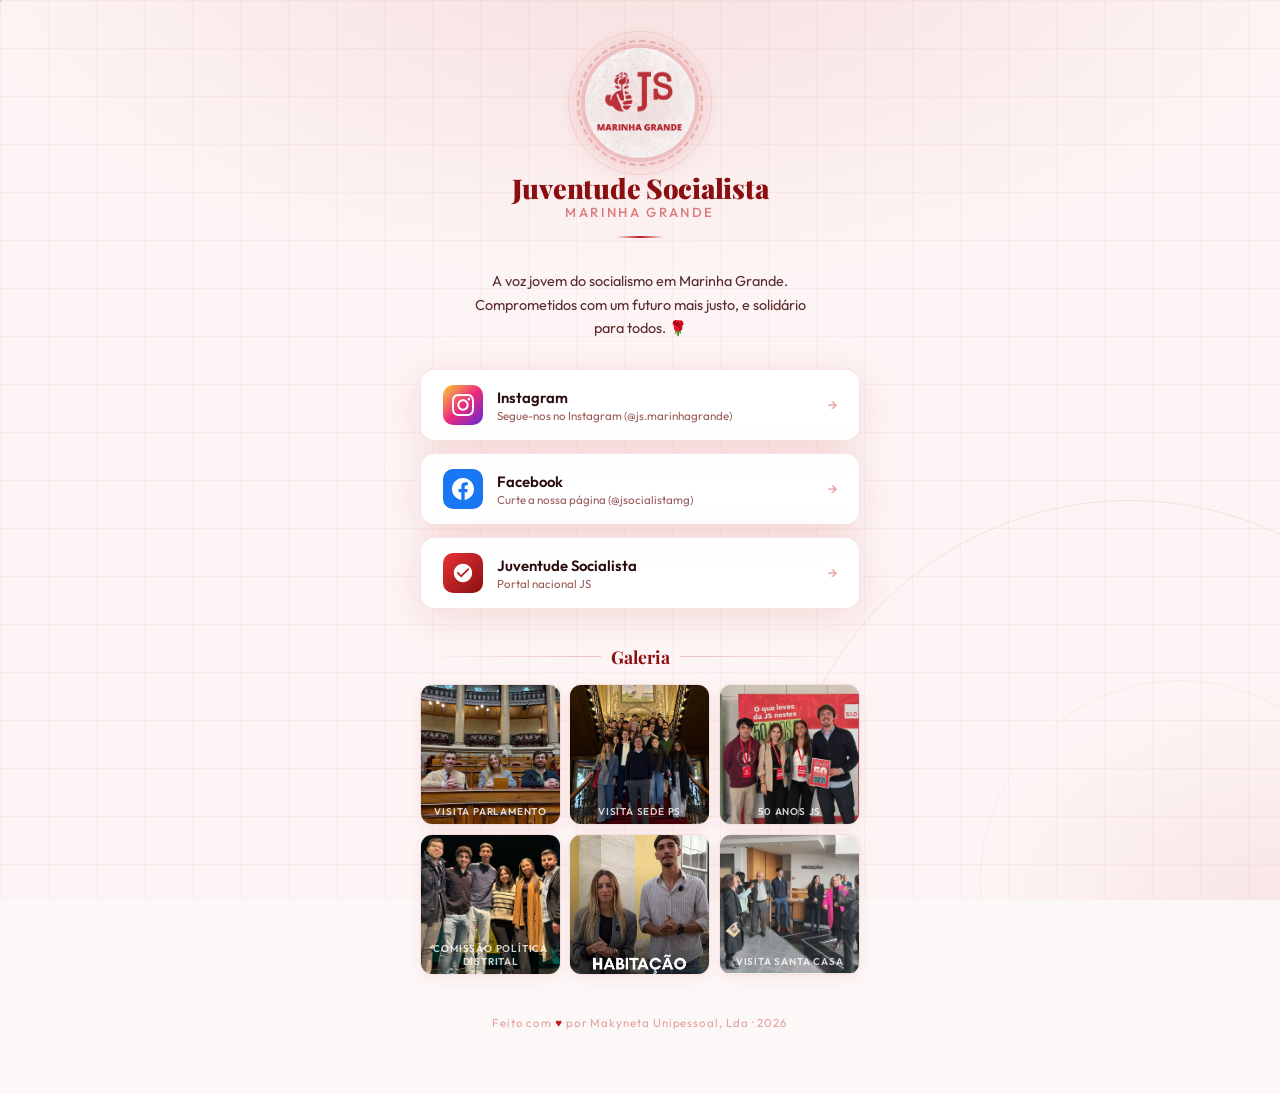
==== index.html @ 13d55469 "08 de Abril de 2026" ====
<!DOCTYPE html>
<html lang="pt">
<head>
    <!-- Metadados -->
    <meta charset="UTF-8">
    <meta name="viewport" content="width=device-width, initial-scale=1.0">
    <meta name="description" content="Página da Juventude Socialista de Marinha Grande. A voz jovem do socialismo em Marinha Grande. Comprometidos com um futuro mais justo, e solidário para todos. 🌹">
    <meta name="keywords" content="Juventude Socialista, Marinha Grande, JS, política, socialismo, juventude, Portugal">
    <meta name="author" content="Makyneta Unipessoal, Lda">
    <meta property="og:title" content="JS Marinha Grande">
    <meta property="og:description" content="A voz jovem do socialismo em Marinha Grande. Comprometidos com um futuro mais justo, e solidário para todos. 🌹">
    <meta property="og:image" content="https://makyneta.github.io/jsmarinhagrande/assets/images/ui/ogimage.jpg">
    <!-- Style-->
    <link rel="stylesheet" href="assets/styles/main.css">
    <!-- Scripts -->
    <script src="assets/scripts/main.js" defer></script>
    <!-- Font -->
    <link href="https://fonts.googleapis.com/css2?family=Playfair+Display:wght@700;900&family=Outfit:wght@300;400;500;600&display=swap" rel="stylesheet">
    <!-- Title_Favicon -->
    <link rel="icon" href="assets/images/ui/favicon.png" type="image/png">
    <title>JS Marinha Grande</title>
</head>
<body>

<div id="prog"></div>
<canvas id="particles"></canvas>

<div class="bg">
  <div class="bg-mesh"></div>
  <div class="bg-grid"></div>
  <div class="bg-circle"></div>
  <div class="bg-circle"></div>
  <div class="bg-circle"></div>
  <div class="bg-circle"></div>
</div>

<div class="container">

  <div class="header">
    <div class="logo-wrap">
      <div class="logo-glow"></div>
      <div class="logo-ring2"></div>
      <div class="logo-ring"></div>
      <div class="logo-img-clip">
        <img src="assets/images/ui/profile.jpg" alt="JS Marinha Grande" onerror="this.style.display='none';this.nextElementSibling.style.display='flex'">
        <div style="display:none;align-items:center;justify-content:center;width:110px;height:110px;font-family:'Playfair Display',serif;font-weight:900;font-size:2.5rem;color:#C0181A;">JS</div>
      </div>
    </div>
    <div>
      <div class="org-name" id="orgName"></div>
      <div class="org-subtitle">Marinha Grande</div>
    </div>
    <div class="divider"></div>
  </div>

  <p class="bio">A voz jovem do socialismo em Marinha Grande.<br>Comprometidos com um futuro mais justo, e solidário para todos. 🌹</p>

  <div class="links">
    <a href="/instagram" target="_blank" class="link-btn btn-insta">
      <div class="icon"><svg viewBox="0 0 24 24" fill="white"><path d="M12 2.163c3.204 0 3.584.012 4.85.07 3.252.148 4.771 1.691 4.919 4.919.058 1.265.069 1.645.069 4.849 0 3.205-.012 3.584-.069 4.849-.149 3.225-1.664 4.771-4.919 4.919-1.266.058-1.644.07-4.85.07-3.204 0-3.584-.012-4.849-.07-3.26-.149-4.771-1.699-4.919-4.92-.058-1.265-.07-1.644-.07-4.849 0-3.204.013-3.583.07-4.849.149-3.227 1.664-4.771 4.919-4.919 1.266-.057 1.645-.069 4.849-.069zm0-2.163c-3.259 0-3.667.014-4.947.072-4.358.2-6.78 2.618-6.98 6.98-.059 1.281-.073 1.689-.073 4.948 0 3.259.014 3.668.072 4.948.2 4.358 2.618 6.78 6.98 6.98 1.281.058 1.689.072 4.948.072 3.259 0 3.668-.014 4.948-.072 4.354-.2 6.782-2.618 6.979-6.98.059-1.28.073-1.689.073-4.948 0-3.259-.014-3.667-.072-4.947-.196-4.354-2.617-6.78-6.979-6.98-1.281-.059-1.69-.073-4.949-.073zm0 5.838c-3.403 0-6.162 2.759-6.162 6.162s2.759 6.163 6.162 6.163 6.162-2.759 6.162-6.163c0-3.403-2.759-6.162-6.162-6.162zm0 10.162c-2.209 0-4-1.79-4-4 0-2.209 1.791-4 4-4s4 1.791 4 4c0 2.21-1.791 4-4 4zm6.406-11.845c-.796 0-1.441.645-1.441 1.44s.645 1.44 1.441 1.44c.795 0 1.439-.645 1.439-1.44s-.644-1.44-1.439-1.44z"/></svg></div>
      <div class="label">Instagram<span>Segue-nos no Instagram (@js.marinhagrande)</span></div>
      <div class="arrow">→</div>
    </a>
    <a href="/facebook" target="_blank" class="link-btn btn-facebook">
      <div class="icon"><svg viewBox="0 0 24 24" fill="white"><path d="M24 12.073c0-6.627-5.373-12-12-12s-12 5.373-12 12c0 5.99 4.388 10.954 10.125 11.854v-8.385H7.078v-3.47h3.047V9.43c0-3.007 1.792-4.669 4.533-4.669 1.312 0 2.686.235 2.686.235v2.953H15.83c-1.491 0-1.956.925-1.956 1.874v2.25h3.328l-.532 3.47h-2.796v8.385C19.612 23.027 24 18.062 24 12.073z"/></svg></div>
      <div class="label">Facebook<span>Curte a nossa página (@jsocialistamg)</span></div>
      <div class="arrow">→</div>
    </a>
    <!-- <a href="tel:+351919235469" class="link-btn btn-email">
      <div class="icon"><svg viewBox="0 0 24 24" fill="white"><path d="M20 4H4c-1.1 0-2 .9-2 2v12c0 1.1.9 2 2 2h16c1.1 0 2-.9 2-2V6c0-1.1-.9-2-2-2zm0 4l-8 5-8-5V6l8 5 8-5v2z"/></svg></div>
      <div class="label">Telefone<span>Envia-nos uma mensagem</span></div>
      <div class="arrow">→</div>
    </a> -->
    <a href="/jsnacional" target="_blank" class="link-btn btn-ps">
      <div class="icon"><svg viewBox="0 0 24 24" fill="white"><path d="M12 2C6.48 2 2 6.48 2 12s4.48 10 10 10 10-4.48 10-10S17.52 2 12 2zm-2 15l-5-5 1.41-1.41L10 14.17l7.59-7.59L19 8l-9 9z"/></svg></div>
      <div class="label">Juventude Socialista<span>Portal nacional JS</span></div>
      <div class="arrow">→</div>
    </a>
  </div>

  <div class="gallery-section">
    <div class="gallery-title">Galeria</div>
    <div class="gallery-grid">
      <div class="gallery-item" onclick="openLightbox(0)"><div class="gi-bg gi-1"><img src="assets/images/gallery/visitaparl.jpg" onerror="this.style.display='none'"><div class="gi-label">Visita Parlamento</div></div></div>
      <div class="gallery-item" onclick="openLightbox(1)"><div class="gi-bg gi-2"><img src="assets/images/gallery/visitasedeps.jpg" onerror="this.style.display='none'"><div class="gi-label">Visita Sede PS</div></div></div>
      <div class="gallery-item" onclick="openLightbox(2)"><div class="gi-bg gi-3"><img src="assets/images/gallery/50yjs.jpg" alt="Solidariedade" onerror="this.style.display='none'"><div class="gi-label">50 Anos JS</div></div></div>
      <div class="gallery-item" onclick="openLightbox(3)"><div class="gi-bg gi-4"><img src="assets/images/gallery/comissaopoliticadist.jpg" alt="Formação" onerror="this.style.display='none'"><div class="gi-label">Comissão Política Distrital</div></div></div>
      <div class="gallery-item" onclick="openLightbox(4)"><div class="gi-bg gi-5"><img src="assets/images/gallery/habitacaocapa.jpg" alt="Comunidade" onerror="this.style.display='none'"><div class="gi-label"></div></div></div>
      <div class="gallery-item" onclick="openLightbox(5)"><div class="gi-bg gi-6"><img src="assets/images/gallery/visitasantacasa.jpg" alt="Congresso" onerror="this.style.display='none'"><div class="gi-label">Visita Santa Casa</div></div></div>
    </div>
  </div>

  <div class="footer">
    <a href="https://makyneta.github.io" target="_blank" text-decoration="none" class="footer-link">
      <p>Feito com <span class="heart">♥</span> por Makyneta Unipessoal, Lda · 2026</p>
    </a>
  </div>

</div>

<div class="lightbox" id="lightbox" onclick="closeLightbox(event)">
  <div class="lb-inner">
    <div class="lb-img-wrap" id="lbImgWrap"></div>
    <div class="lb-caption" id="lbCaption"></div>
    <button class="lb-close-btn" onclick="document.getElementById('lightbox').classList.remove('open')">Fechar</button>
  </div>
</div>
</body>
</html>
---- assets/styles/main.css ----
:root {
    --red: #C0181A;
    --red-dark: #8B0F11;
    --red-light: #E83235;
    --off-white: #FDF8F8;
    --card-bg: rgba(255,255,255,0.93);
    --shadow: 0 8px 40px rgba(192,24,26,0.13);
  }
  * { margin:0; padding:0; box-sizing:border-box; }
  body { min-height:100vh; background:var(--off-white); font-family:'Outfit',sans-serif; overflow-x:hidden; }

  /* SCROLL BAR */
  #prog { position:fixed; top:0; left:0; height:3px; background:linear-gradient(90deg,var(--red-dark),var(--red-light)); width:0%; z-index:999; border-radius:0 2px 2px 0; box-shadow:0 0 8px rgba(192,24,26,.5); transition:width .1s; }

  /* BACKGROUND */
  .bg { position:fixed; inset:0; z-index:0; background:#FDF5F5; overflow:hidden; }
  .bg-mesh { position:absolute; inset:0; background:radial-gradient(ellipse 80% 60% at 50% -10%,rgba(192,24,26,.11) 0%,transparent 70%),radial-gradient(ellipse 40% 40% at 100% 100%,rgba(192,24,26,.07) 0%,transparent 60%); animation:meshDrift 14s ease-in-out infinite alternate; }
  @keyframes meshDrift { 0%{opacity:1} 50%{opacity:.85} 100%{opacity:1} }
  .bg-grid { position:absolute; inset:0; background-image:linear-gradient(rgba(192,24,26,.04) 1px,transparent 1px),linear-gradient(90deg,rgba(192,24,26,.04) 1px,transparent 1px); background-size:48px 48px; animation:gridSlide 45s linear infinite; }
  @keyframes gridSlide { from{background-position:0 0} to{background-position:48px 48px} }
  .bg-circle { position:absolute; border-radius:50%; border:1.5px solid rgba(192,24,26,.10); animation:bgPulse 7s ease-in-out infinite alternate; }
  .bg-circle:nth-child(1){width:520px;height:520px;top:-160px;left:-160px;}
  .bg-circle:nth-child(2){width:320px;height:320px;top:-80px;left:-80px;border-color:rgba(192,24,26,.07);animation-delay:1s;}
  .bg-circle:nth-child(3){width:700px;height:700px;bottom:-300px;right:-200px;animation-delay:2s;}
  .bg-circle:nth-child(4){width:400px;height:400px;bottom:-180px;right:-100px;border-color:rgba(192,24,26,.06);animation-delay:.5s;}
  @keyframes bgPulse { from{transform:scale(1) rotate(0deg);opacity:1} to{transform:scale(1.05) rotate(3deg);opacity:.5} }

  /* CANVAS */
  #particles { position:fixed; inset:0; z-index:0; pointer-events:none; }

  /* LAYOUT */
  .container { position:relative; z-index:1; max-width:480px; margin:0 auto; padding:48px 20px 64px; display:flex; flex-direction:column; align-items:center; }

  /* HEADER */
  .header { display:flex; flex-direction:column; align-items:center; gap:16px; margin-bottom:32px; opacity:0; transform:translateY(-30px); animation:fadeUp .8s cubic-bezier(.22,1,.36,1) .15s forwards; }

  /* LOGO */
  .logo-wrap { width:110px; height:110px; border-radius:50%; display:flex; align-items:center; justify-content:center; overflow:visible; position:relative; animation:logoPop .9s cubic-bezier(.34,1.56,.64,1) .2s both; }
  @keyframes logoPop { 0%{transform:scale(.4) rotate(-15deg);opacity:0} 70%{transform:scale(1.08) rotate(2deg);opacity:1} 100%{transform:scale(1) rotate(0deg);opacity:1} }
  .logo-img-clip { width:110px; height:110px; border-radius:50%; overflow:hidden; position:absolute; box-shadow:0 4px 32px rgba(192,24,26,.20),0 0 0 4px rgba(192,24,26,.10); background:white; }
  .logo-wrap img { width:100%; height:100%; object-fit:cover; display:block; }
  .logo-ring { position:absolute; inset:-8px; border-radius:50%; border:2px dashed rgba(192,24,26,.22); animation:spin 18s linear infinite; pointer-events:none; z-index:2; }
  .logo-ring2 { position:absolute; inset:-17px; border-radius:50%; border:1px solid rgba(192,24,26,.10); animation:spin 28s linear infinite reverse; pointer-events:none; z-index:2; }
  .logo-glow { position:absolute; inset:-22px; border-radius:50%; background:radial-gradient(circle,rgba(192,24,26,.13) 0%,transparent 70%); animation:glowPulse 3s ease-in-out infinite; pointer-events:none; z-index:2; }
  @keyframes glowPulse { 0%,100%{transform:scale(1);opacity:.7} 50%{transform:scale(1.18);opacity:1} }
  @keyframes spin { to{transform:rotate(360deg)} }

  /* TITLE typewriter */
  .org-name { font-family:'Playfair Display',serif; font-size:1.7rem; font-weight:900; color:var(--red-dark); letter-spacing:-.01em; text-align:center; line-height:1.1; }
  .org-name .char { display:inline-block; opacity:0; transform:translateY(20px); animation:charIn .4s cubic-bezier(.22,1,.36,1) forwards; }
  @keyframes charIn { to{opacity:1;transform:translateY(0)} }
  .org-subtitle { font-size:.82rem; font-weight:500; letter-spacing:.18em; text-transform:uppercase; color:rgba(192,24,26,.55); text-align:center; opacity:0; animation:fadeUp .5s ease 1.2s forwards; }
  .divider { width:0; height:2px; background:linear-gradient(90deg,transparent,var(--red),transparent); animation:dividerGrow .6s ease 1.0s forwards; }
  @keyframes dividerGrow { to{width:48px} }

  /* BIO */
  .bio { font-size:.9rem; font-weight:400; color:#5a2a2a; text-align:center; line-height:1.65; max-width:340px; opacity:0; animation:fadeUp .7s ease 1.3s forwards; margin-bottom:28px; }

  /* LINKS */
  .links { width:100%; display:flex; flex-direction:column; gap:12px; margin-bottom:36px; }
  .link-btn {
    position:relative; display:flex; align-items:center; gap:14px; padding:15px 22px;
    background:var(--card-bg); border:1.5px solid rgba(192,24,26,.12); border-radius:14px;
    text-decoration:none; color:#2a0a0a; font-size:.93rem; font-weight:600;
    box-shadow:var(--shadow); backdrop-filter:blur(8px); overflow:hidden; opacity:0; cursor:pointer;
    transition:transform .25s cubic-bezier(.22,1,.36,1),box-shadow .25s,border-color .25s;
  }
  /* shimmer */
  .link-btn::before { content:''; position:absolute; top:0; left:-100%; width:60%; height:100%; background:linear-gradient(120deg,transparent 0%,rgba(255,255,255,.55) 50%,transparent 100%); transform:skewX(-20deg); }
  .link-btn:hover::before { left:160%; transition:left .55s ease; }
  /* tint fill */
  .link-btn::after { content:''; position:absolute; inset:0; background:linear-gradient(120deg,rgba(192,24,26,.04) 0%,rgba(192,24,26,.08) 100%); opacity:0; transition:opacity .3s; }
  .link-btn:hover { transform:translateY(-4px) scale(1.012); box-shadow:0 18px 52px rgba(192,24,26,.20); border-color:rgba(192,24,26,.28); }
  .link-btn:hover::after { opacity:1; }
  .link-btn:active { transform:scale(.97) !important; }
  .link-btn .icon { width:40px; height:40px; border-radius:10px; display:flex; align-items:center; justify-content:center; flex-shrink:0; transition:transform .3s cubic-bezier(.34,1.56,.64,1); position:relative; z-index:1; }
  .link-btn:hover .icon { transform:scale(1.15) rotate(-6deg); }
  .link-btn .label { flex:1; position:relative; z-index:1; }
  .link-btn .label span { display:block; font-size:.72rem; font-weight:400; color:#9a5a5a; margin-top:1px; }
  .link-btn .arrow { font-size:.9rem; color:rgba(192,24,26,.35); transition:transform .25s cubic-bezier(.34,1.56,.64,1),color .2s; position:relative; z-index:1; }
  .link-btn:hover .arrow { transform:translateX(6px); color:var(--red); }
  .btn-insta .icon  { background:linear-gradient(135deg,#f9ce34,#ee2a7b,#6228d7); }
  .btn-facebook .icon { background:#1877F2; }
  .btn-email .icon  { background:linear-gradient(135deg,var(--red),var(--red-dark)); }
  .btn-ps .icon     { background:linear-gradient(135deg,var(--red-light),var(--red-dark)); }
  .icon svg { width:22px; height:22px; filter:brightness(0) invert(1); }
  .link-btn:nth-child(1){animation:slideInLeft .55s cubic-bezier(.22,1,.36,1) 1.4s forwards;}
  .link-btn:nth-child(2){animation:slideInLeft .55s cubic-bezier(.22,1,.36,1) 1.52s forwards;}
  .link-btn:nth-child(3){animation:slideInLeft .55s cubic-bezier(.22,1,.36,1) 1.64s forwards;}
  .link-btn:nth-child(4){animation:slideInLeft .55s cubic-bezier(.22,1,.36,1) 1.76s forwards;}
  @keyframes slideInLeft { from{opacity:0;transform:translateX(-28px)} to{opacity:1;transform:translateX(0)} }
  .ripple { position:absolute; border-radius:50%; background:rgba(192,24,26,.18); transform:scale(0); animation:rippleAnim .65s linear; pointer-events:none; z-index:0; }
  @keyframes rippleAnim { to{transform:scale(5);opacity:0} }

  /* GALLERY */
  .gallery-section { width:100%; opacity:0; animation:fadeUp .7s ease 2.0s forwards; }
  .gallery-title { font-family:'Playfair Display',serif; font-size:1.1rem; font-weight:700; color:var(--red-dark); text-align:center; margin-bottom:16px; display:flex; align-items:center; justify-content:center; gap:10px; }
  .gallery-title::before,.gallery-title::after { content:''; flex:1; height:1px; background:linear-gradient(90deg,transparent,rgba(192,24,26,.25)); }
  .gallery-title::after { background:linear-gradient(90deg,rgba(192,24,26,.25),transparent); }
  .gallery-grid { display:grid; grid-template-columns:repeat(3,1fr); gap:8px; }
  .gallery-item { aspect-ratio:1; border-radius:12px; overflow:hidden; position:relative; cursor:pointer; border:1.5px solid rgba(192,24,26,.10); box-shadow:0 4px 16px rgba(192,24,26,.08); opacity:0; transform:scale(.8) translateY(16px); transition:box-shadow .3s; }
  .gallery-item:hover { box-shadow:0 12px 36px rgba(192,24,26,.22); z-index:2; }
  .gi-bg { width:100%; height:100%; display:flex; align-items:center; justify-content:center; font-size:2.2rem; position:relative; overflow:hidden; transition:transform .4s cubic-bezier(.22,1,.36,1); }
  .gallery-item:hover .gi-bg { transform:scale(1.08); }
  .gi-bg img { width:100%; height:100%; object-fit:cover; display:block; transition:transform .4s cubic-bezier(.22,1,.36,1); }
  .gallery-item:hover .gi-bg img { transform:scale(1.08); }
  .gi-1{background:linear-gradient(135deg,#C0181A 0%,#8B0F11 100%);}
  .gi-2{background:linear-gradient(135deg,#e8f0fe 0%,#b8cef8 100%);}
  .gi-3{background:linear-gradient(135deg,#fff0f0 0%,#ffc9c9 100%);}
  .gi-4{background:linear-gradient(135deg,#8B0F11 0%,#C0181A 60%,#E83235 100%);}
  .gi-5{background:linear-gradient(135deg,#ffeaea 0%,#ffb3b3 100%);}
  .gi-6{background:linear-gradient(135deg,#2c2c2c 0%,#C0181A 100%);}
  .overlay { position:absolute; inset:0; background:rgba(192,24,26,.72); display:flex; align-items:center; justify-content:center; opacity:0; transition:opacity .3s; color:white; font-size:1.6rem; }
  .gallery-item:hover .overlay { opacity:1; }
  .gi-label { position:absolute; bottom:6px; left:0; right:0; text-align:center; font-size:.62rem; font-weight:600; letter-spacing:.08em; text-transform:uppercase; padding:0 4px; }
  .gi-1 .gi-label,.gi-4 .gi-label,.gi-6 .gi-label{color:rgba(255,255,255,.8);}
  .gi-2 .gi-label,.gi-3 .gi-label,.gi-5 .gi-label{color:rgba(255,255,255,.8);}
  .gi-watermark { font-family:'Playfair Display',serif; font-weight:900; font-size:2.8rem; opacity:.15; line-height:1; transition:opacity .3s,transform .4s; }
  .gi-1 .gi-watermark,.gi-4 .gi-watermark,.gi-6 .gi-watermark{color:white;}
  .gi-2 .gi-watermark,.gi-3 .gi-watermark,.gi-5 .gi-watermark{color:white;}
  .gallery-item:hover .gi-watermark { opacity:.04; transform:scale(1.3) rotate(10deg); }
  .gallery-item.visible { animation:galleryPop .5s cubic-bezier(.34,1.46,.64,1) forwards; }
  @keyframes galleryPop { to{opacity:1;transform:scale(1) translateY(0)} }

  .lightbox { display:none; position:fixed; inset:0; z-index:100; background:rgba(10,2,2,.9); backdrop-filter:blur(8px); align-items:center; justify-content:center; }
  .lightbox.open { display:flex; animation:lbFadeIn .3s ease forwards; }
  @keyframes lbFadeIn { from{opacity:0} to{opacity:1} }
  .lb-inner { max-width:92vw; max-height:92vh; display:flex; flex-direction:column; align-items:center; gap:14px; animation:lbPop .35s cubic-bezier(.34,1.46,.64,1); }
  @keyframes lbPop { from{transform:scale(.75);opacity:0} to{transform:scale(1);opacity:1} }
  .lb-img-wrap { border-radius:16px; overflow:hidden; max-width:min(420px,90vw); max-height:70vh; box-shadow:0 30px 80px rgba(0,0,0,.6); }
  .lb-img-wrap img { width:100%; height:100%; object-fit:cover; display:block; }
  .lb-img-wrap .lb-placeholder { width:min(420px,80vw); aspect-ratio:1; display:flex; align-items:center; justify-content:center; font-size:5rem; }
  .lb-caption { color:white; font-family:'Playfair Display',serif; font-size:1.1rem; font-weight:700; text-align:center; opacity:.95; }
  .lb-close-btn { margin-top:4px; padding:9px 28px; background:rgba(255,255,255,.12); color:white; border:1px solid rgba(255,255,255,.25); border-radius:30px; font-family:'Outfit',sans-serif; font-size:.82rem; font-weight:500; cursor:pointer; letter-spacing:.06em; transition:background .2s,transform .15s; }
  .lb-close-btn:hover { background:rgba(255,255,255,.22); transform:scale(1.04); }

  /* FOOTER */
  .footer { margin-top:40px; text-align:center; opacity:0; animation:fadeUp .5s ease 2.2s forwards; }
  .footer a { font-size:.72rem; color:rgba(192,24,26,.4); letter-spacing:.08em; text-decoration:none; transition:color .2s,transform .25s; }
  .footer a:hover { color:var(--red); text-transform:uppercase; }
  .heart { color:var(--red); display:inline-block; animation:heartbeat 1.4s ease-in-out infinite; }
  @keyframes heartbeat { 0%,100%{transform:scale(1)} 30%{transform:scale(1.35)} 60%{transform:scale(1.1)} }

  @keyframes fadeUp { from{opacity:0;transform:translateY(22px)} to{opacity:1;transform:translateY(0)} }

  @media(max-width:380px) { .org-name{font-size:1.45rem;} .container{padding:36px 16px 48px;} }
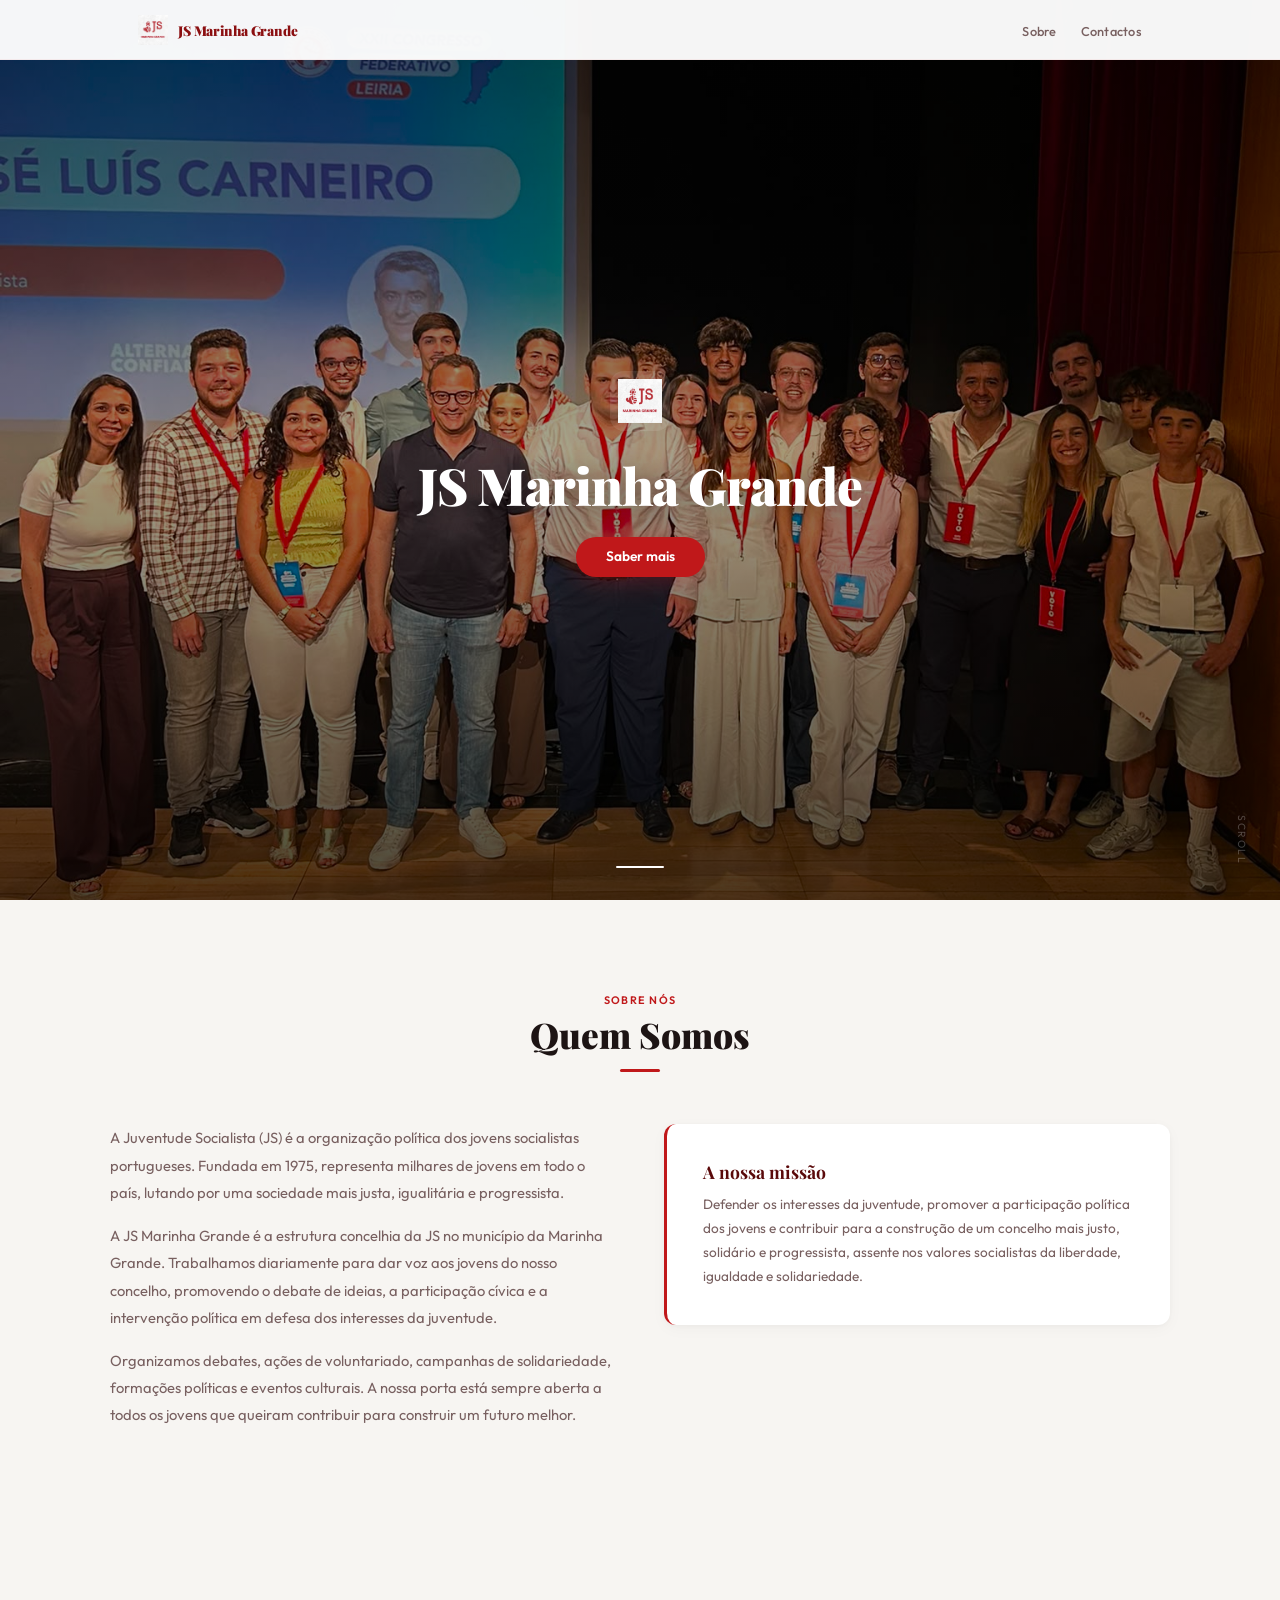
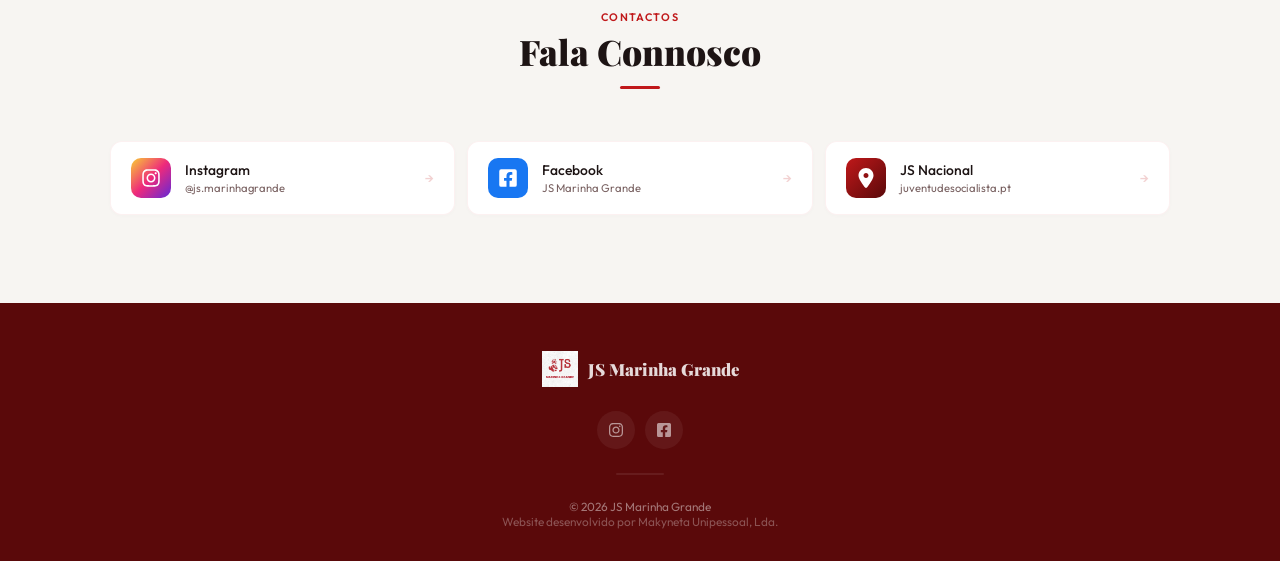
==== commit feb6746c: "Remake of the website." ====
--- a/index.html
+++ b/index.html
@@ -1,109 +1,182 @@
 <!DOCTYPE html>
 <html lang="pt">
 <head>
-    <!-- Metadados -->
-    <meta charset="UTF-8">
-    <meta name="viewport" content="width=device-width, initial-scale=1.0">
-    <meta name="description" content="Página da Juventude Socialista de Marinha Grande. A voz jovem do socialismo em Marinha Grande. Comprometidos com um futuro mais justo, e solidário para todos. 🌹">
-    <meta name="keywords" content="Juventude Socialista, Marinha Grande, JS, política, socialismo, juventude, Portugal">
-    <meta name="author" content="Makyneta Unipessoal, Lda">
-    <meta property="og:title" content="JS Marinha Grande">
-    <meta property="og:description" content="A voz jovem do socialismo em Marinha Grande. Comprometidos com um futuro mais justo, e solidário para todos. 🌹">
-    <meta property="og:image" content="https://makyneta.github.io/jsmarinhagrande/assets/images/ui/ogimage.jpg">
-    <!-- Style-->
-    <link rel="stylesheet" href="assets/styles/main.css">
-    <!-- Scripts -->
-    <script src="assets/scripts/main.js" defer></script>
-    <!-- Font -->
-    <link href="https://fonts.googleapis.com/css2?family=Playfair+Display:wght@700;900&family=Outfit:wght@300;400;500;600&display=swap" rel="stylesheet">
-    <!-- Title_Favicon -->
-    <link rel="icon" href="assets/images/ui/favicon.png" type="image/png">
-    <title>JS Marinha Grande</title>
+<meta charset="UTF-8">
+<meta name="viewport" content="width=device-width,initial-scale=1">
+<title>JS Marinha Grande</title>
+<meta name="description" content="Juventude Socialista da Marinha Grande — a voz dos jovens na construção de um concelho mais justo, solidário e progressista.">
+<meta property="og:title" content="JS Marinha Grande">
+<meta property="og:description" content="Juventude Socialista da Marinha Grande — a voz dos jovens na construção de um concelho mais justo, solidário e progressista.">
+<meta property="og:image" content="https://makyneta.github.io/jsmarinhagrande/assets/images/ui/ogimage.jpg">
+<link rel="icon" href="assets/images/ui/favicon.png" type="image/png">
+<link rel="preconnect" href="https://fonts.googleapis.com">
+<link rel="preconnect" href="https://fonts.gstatic.com" crossorigin>
+<link href="https://fonts.googleapis.com/css2?family=Outfit:wght@400;500;600;700;900&family=Playfair+Display:wght@700;900&display=swap" rel="stylesheet">
+<link rel="stylesheet" href="assets/styles/main.css">
 </head>
 <body>
 
 <div id="prog"></div>
-<canvas id="particles"></canvas>
 
-<div class="bg">
-  <div class="bg-mesh"></div>
-  <div class="bg-grid"></div>
-  <div class="bg-circle"></div>
-  <div class="bg-circle"></div>
-  <div class="bg-circle"></div>
-  <div class="bg-circle"></div>
+<nav>
+  <div class="nav-inner">
+    <a href="index.html" class="nav-logo">
+      <img src="assets/images/ui/profile.jpg" alt="JS" class="nav-logo-img">
+      <span class="nav-logo-text">JS Marinha Grande</span>
+    </a>
+    <ul class="nav-links" id="navLinks">
+      <li><a href="#sobre">Sobre</a></li>
+      <li><a href="#contactos">Contactos</a></li>
+    </ul>
+    <button class="nav-toggle" id="navToggle" aria-label="Menu">
+      <span></span><span></span><span></span>
+    </button>
+  </div>
+</nav>
+
+<section class="hero">
+  <div class="hero-bg">
+    <div class="hero-slide active" style="background-image:url(assets/images/gallery/5ec0abcd-fe91-4013-b83f-32f50e967588.jpeg)"></div>
+    <div class="hero-overlay"></div>
+  </div>
+  <div class="hero-inner">
+    <div class="hero-logo"><img src="assets/images/ui/profile.jpg" alt="JS"></div>
+    <h1 class="hero-title">JS Marinha Grande</h1>
+    <a href="#sobre" class="btn btn-primary">Saber mais</a>
+  </div>
+  <div class="hero-indicators"></div>
+  <div class="scroll-down">Scroll</div>
+</section>
+
+<section class="section section-alt" id="sobre">
+  <div class="section-inner">
+    <div class="section-header">
+      <div class="section-tag">Sobre nós</div>
+      <h2 class="section-title">Quem Somos</h2>
+      <div class="section-line"></div>
+    </div>
+    <div class="sobre-grid">
+      <div class="sobre-text">
+        <p>A Juventude Socialista (JS) é a organização política dos jovens socialistas portugueses. Fundada em 1975, representa milhares de jovens em todo o país, lutando por uma sociedade mais justa, igualitária e progressista.</p>
+        <p>A JS Marinha Grande é a estrutura concelhia da JS no município da Marinha Grande. Trabalhamos diariamente para dar voz aos jovens do nosso concelho, promovendo o debate de ideias, a participação cívica e a intervenção política em defesa dos interesses da juventude.</p>
+        <p>Organizamos debates, ações de voluntariado, campanhas de solidariedade, formações políticas e eventos culturais. A nossa porta está sempre aberta a todos os jovens que queiram contribuir para construir um futuro melhor.</p>
+      </div>
+      <div class="sobre-highlight">
+        <h3>A nossa missão</h3>
+        <p>Defender os interesses da juventude, promover a participação política dos jovens e contribuir para a construção de um concelho mais justo, solidário e progressista, assente nos valores socialistas da liberdade, igualdade e solidariedade.</p>
+      </div>
+    </div>
+  </div>
+</section>
+
+<!-- <section class="section" id="noticias">
+  <div class="section-inner">
+    <div class="section-header">
+      <div class="section-tag">Actualidade</div>
+      <h2 class="section-title">Notícias</h2>
+      <div class="section-line"></div>
+    </div>
+    <div class="noticias-grid">
+      <div class="noticia-card">
+        <div class="noticia-img"><img src="" alt=""></div>
+        <div class="noticia-body">
+          <div class="noticia-tag"></div>
+          <h3></h3>
+          <p></p>
+          <span class="noticia-link">Ler mais <svg xmlns="http://www.w3.org/2000/svg" viewBox="0 0 512 512" fill="none" stroke="currentColor" stroke-width="48" stroke-linecap="round" stroke-linejoin="round"><path d="M268 112l144 144-144 144M124 256h276"/></svg></span>
+        </div>
+      </div>
+      <div class="noticia-card">
+        <div class="noticia-img"><img src="" alt=""></div>
+        <div class="noticia-body">
+          <div class="noticia-tag"></div>
+          <h3></h3>
+          <p></p>
+          <span class="noticia-link">Ler mais <svg xmlns="http://www.w3.org/2000/svg" viewBox="0 0 512 512" fill="none" stroke="currentColor" stroke-width="48" stroke-linecap="round" stroke-linejoin="round"><path d="M268 112l144 144-144 144M124 256h276"/></svg></span>
+        </div>
+      </div>
+      <div class="noticia-card">
+        <div class="noticia-img"><img src="" alt=""></div>
+        <div class="noticia-body">
+          <div class="noticia-tag"></div>
+          <h3></h3>
+          <p></p>
+          <span class="noticia-link">Ler mais <svg xmlns="http://www.w3.org/2000/svg" viewBox="0 0 512 512" fill="none" stroke="currentColor" stroke-width="48" stroke-linecap="round" stroke-linejoin="round"><path d="M268 112l144 144-144 144M124 256h276"/></svg></span>
+        </div>
+      </div>
+    </div>
+    <div class="all-news">
+      <a href="noticias.html">
+        Todas as notícias
+        <svg xmlns="http://www.w3.org/2000/svg" viewBox="0 0 512 512" fill="none" stroke="currentColor" stroke-width="48" stroke-linecap="round" stroke-linejoin="round"><path d="M268 112l144 144-144 144M124 256h276"/></svg>
+      </a>
+    </div>
+  </div>
+</section> -->
+
+<section class="section section-alt" id="contactos">
+  <div class="section-inner">
+    <div class="section-header">
+      <div class="section-tag">Contactos</div>
+      <h2 class="section-title">Fala Connosco</h2>
+      <div class="section-line"></div>
+    </div>
+    <div class="contactos-grid">
+      <a href="jsinstagram" target="_blank" rel="noopener" class="contacto-btn">
+        <div class="contacto-icon insta">
+          <svg xmlns="http://www.w3.org/2000/svg" viewBox="0 0 448 512"><path d="M224.1 141c-63.6 0-114.9 51.3-114.9 114.9s51.3 114.9 114.9 114.9S339 319.5 339 255.9 287.7 141 224.1 141zm0 189.6c-41.1 0-74.7-33.5-74.7-74.7s33.5-74.7 74.7-74.7 74.7 33.5 74.7 74.7-33.6 74.7-74.7 74.7zm146.4-194.3c0 14.9-12 26.8-26.8 26.8-14.9 0-26.8-12-26.8-26.8s12-26.8 26.8-26.8 26.8 12 26.8 26.8zm76.1 27.2c-1.7-35.9-9.9-67.7-36.2-93.9-26.2-26.2-58-34.4-93.9-36.2-37-2.1-147.9-2.1-184.9 0-35.8 1.7-67.6 9.9-93.9 36.1s-34.4 58-36.2 93.9c-2.1 37-2.1 147.9 0 184.9 1.7 35.9 9.9 67.7 36.2 93.9s58 34.4 93.9 36.2c37 2.1 147.9 2.1 184.9 0 35.9-1.7 67.7-9.9 93.9-36.2 26.2-26.2 34.4-58 36.2-93.9 2.1-37 2.1-147.8 0-184.8zM398.8 388c-7.8 19.6-22.9 34.7-42.6 42.6-29.5 11.7-99.5 9-132.1 9s-102.7 2.6-132.1-9c-19.6-7.8-34.7-22.9-42.6-42.6-11.7-29.5-9-99.5-9-132.1s-2.6-102.7 9-132.1c7.8-19.6 22.9-34.7 42.6-42.6 29.5-11.7 99.5-9 132.1-9s102.7-2.6 132.1 9c19.6 7.8 34.7 22.9 42.6 42.6 11.7 29.5 9 99.5 9 132.1s2.7 102.7-9 132.1z"/></svg>
+        </div>
+        <div class="contacto-info">Instagram <span>@js.marinhagrande</span></div>
+        <span class="contacto-arrow">→</span>
+      </a>
+      <a href="jsfacebook" target="_blank" rel="noopener" class="contacto-btn">
+        <div class="contacto-icon fb">
+          <svg xmlns="http://www.w3.org/2000/svg" viewBox="0 0 448 512"><path d="M400 32H48A48 48 0 0 0 0 80v352a48 48 0 0 0 48 48h137.3V327.7h-63V256h63v-54.6c0-62.2 37-96.5 93.7-96.5 27.1 0 55.5 4.8 55.5 4.8v61h-31.3c-30.8 0-40.4 19.1-40.4 38.7V256h68.8l-11 71.7h-57.8V480H400a48 48 0 0 0 48-48V80a48 48 0 0 0-48-48z"/></svg>
+        </div>
+        <div class="contacto-info">Facebook <span>JS Marinha Grande</span></div>
+        <span class="contacto-arrow">→</span>
+      </a>
+      <a href="juventudesocialistanacional" target="_blank" rel="noopener" class="contacto-btn">
+        <div class="contacto-icon js">
+          <svg xmlns="http://www.w3.org/2000/svg" viewBox="0 0 384 512"><path d="M215.7 499.2C267 435 384 279.4 384 192C384 86 298 0 192 0S0 86 0 192c0 87.4 117 243 168.3 307.2c12.3 15.3 35.1 15.3 47.4 0zM192 256c-35.3 0-64-28.7-64-64s28.7-64 64-64 64 28.7 64 64-28.7 64-64 64z"/></svg>
+        </div>
+        <div class="contacto-info">JS Nacional <span>juventudesocialista.pt</span></div>
+        <span class="contacto-arrow">→</span>
+      </a>
+    </div>
+  </div>
+</section>
+
+<footer>
+  <div class="footer-inner">
+    <a href="index.html" class="footer-brand">
+      <img src="assets/images/ui/profile.jpg" alt="JS" class="footer-brand-img">
+      <span class="footer-brand-text">JS Marinha Grande</span>
+    </a>
+    <div class="footer-socials">
+      <a href="#" aria-label="Instagram"><svg xmlns="http://www.w3.org/2000/svg" viewBox="0 0 448 512"><path d="M224.1 141c-63.6 0-114.9 51.3-114.9 114.9s51.3 114.9 114.9 114.9S339 319.5 339 255.9 287.7 141 224.1 141zm0 189.6c-41.1 0-74.7-33.5-74.7-74.7s33.5-74.7 74.7-74.7 74.7 33.5 74.7 74.7-33.6 74.7-74.7 74.7zm146.4-194.3c0 14.9-12 26.8-26.8 26.8-14.9 0-26.8-12-26.8-26.8s12-26.8 26.8-26.8 26.8 12 26.8 26.8zm76.1 27.2c-1.7-35.9-9.9-67.7-36.2-93.9-26.2-26.2-58-34.4-93.9-36.2-37-2.1-147.9-2.1-184.9 0-35.8 1.7-67.6 9.9-93.9 36.1s-34.4 58-36.2 93.9c-2.1 37-2.1 147.9 0 184.9 1.7 35.9 9.9 67.7 36.2 93.9s58 34.4 93.9 36.2c37 2.1 147.9 2.1 184.9 0 35.9-1.7 67.7-9.9 93.9-36.2 26.2-26.2 34.4-58 36.2-93.9 2.1-37 2.1-147.8 0-184.8zM398.8 388c-7.8 19.6-22.9 34.7-42.6 42.6-29.5 11.7-99.5 9-132.1 9s-102.7 2.6-132.1-9c-19.6-7.8-34.7-22.9-42.6-42.6-11.7-29.5-9-99.5-9-132.1s-2.6-102.7 9-132.1c7.8-19.6 22.9-34.7 42.6-42.6 29.5-11.7 99.5-9 132.1-9s102.7-2.6 132.1 9c19.6 7.8 34.7 22.9 42.6 42.6 11.7 29.5 9 99.5 9 132.1s2.7 102.7-9 132.1z"/></svg></a>
+      <a href="#" aria-label="Facebook"><svg xmlns="http://www.w3.org/2000/svg" viewBox="0 0 448 512"><path d="M400 32H48A48 48 0 0 0 0 80v352a48 48 0 0 0 48 48h137.3V327.7h-63V256h63v-54.6c0-62.2 37-96.5 93.7-96.5 27.1 0 55.5 4.8 55.5 4.8v61h-31.3c-30.8 0-40.4 19.1-40.4 38.7V256h68.8l-11 71.7h-57.8V480H400a48 48 0 0 0 48-48V80a48 48 0 0 0-48-48z"/></svg></a>
+    </div>
+    <div class="footer-line"></div>
+    <p class="footer-copy">&copy; 2026 JS Marinha Grande
+      <!-- &mdash;--><br>
+       <a href="https://makyneta.github.io" target="_blank">Website desenvolvido por Makyneta Unipessoal, Lda.</a></p>
+  </div>
+</footer>
+
+<div class="news-modal" id="newsModal">
+  <div class="nm-card">
+    <button class="nm-close" id="nmClose">✕</button>
+    <div class="nm-img-wrap"><img id="nmImg" src="" alt=""></div>
+    <div class="nm-body">
+      <div class="nm-tag" id="nmTag"></div>
+      <h2 id="nmTitle"></h2>
+      <p id="nmText"></p>
+    </div>
+    <div class="nm-footer"><button id="nmFechar">Fechar</button></div>
+  </div>
 </div>
 
-<div class="container">
-
-  <div class="header">
-    <div class="logo-wrap">
-      <div class="logo-glow"></div>
-      <div class="logo-ring2"></div>
-      <div class="logo-ring"></div>
-      <div class="logo-img-clip">
-        <img src="assets/images/ui/profile.jpg" alt="JS Marinha Grande" onerror="this.style.display='none';this.nextElementSibling.style.display='flex'">
-        <div style="display:none;align-items:center;justify-content:center;width:110px;height:110px;font-family:'Playfair Display',serif;font-weight:900;font-size:2.5rem;color:#C0181A;">JS</div>
-      </div>
-    </div>
-    <div>
-      <div class="org-name" id="orgName"></div>
-      <div class="org-subtitle">Marinha Grande</div>
-    </div>
-    <div class="divider"></div>
-  </div>
-
-  <p class="bio">A voz jovem do socialismo em Marinha Grande.<br>Comprometidos com um futuro mais justo, e solidário para todos. 🌹</p>
-
-  <div class="links">
-    <a href="/instagram" target="_blank" class="link-btn btn-insta">
-      <div class="icon"><svg viewBox="0 0 24 24" fill="white"><path d="M12 2.163c3.204 0 3.584.012 4.85.07 3.252.148 4.771 1.691 4.919 4.919.058 1.265.069 1.645.069 4.849 0 3.205-.012 3.584-.069 4.849-.149 3.225-1.664 4.771-4.919 4.919-1.266.058-1.644.07-4.85.07-3.204 0-3.584-.012-4.849-.07-3.26-.149-4.771-1.699-4.919-4.92-.058-1.265-.07-1.644-.07-4.849 0-3.204.013-3.583.07-4.849.149-3.227 1.664-4.771 4.919-4.919 1.266-.057 1.645-.069 4.849-.069zm0-2.163c-3.259 0-3.667.014-4.947.072-4.358.2-6.78 2.618-6.98 6.98-.059 1.281-.073 1.689-.073 4.948 0 3.259.014 3.668.072 4.948.2 4.358 2.618 6.78 6.98 6.98 1.281.058 1.689.072 4.948.072 3.259 0 3.668-.014 4.948-.072 4.354-.2 6.782-2.618 6.979-6.98.059-1.28.073-1.689.073-4.948 0-3.259-.014-3.667-.072-4.947-.196-4.354-2.617-6.78-6.979-6.98-1.281-.059-1.69-.073-4.949-.073zm0 5.838c-3.403 0-6.162 2.759-6.162 6.162s2.759 6.163 6.162 6.163 6.162-2.759 6.162-6.163c0-3.403-2.759-6.162-6.162-6.162zm0 10.162c-2.209 0-4-1.79-4-4 0-2.209 1.791-4 4-4s4 1.791 4 4c0 2.21-1.791 4-4 4zm6.406-11.845c-.796 0-1.441.645-1.441 1.44s.645 1.44 1.441 1.44c.795 0 1.439-.645 1.439-1.44s-.644-1.44-1.439-1.44z"/></svg></div>
-      <div class="label">Instagram<span>Segue-nos no Instagram (@js.marinhagrande)</span></div>
-      <div class="arrow">→</div>
-    </a>
-    <a href="/facebook" target="_blank" class="link-btn btn-facebook">
-      <div class="icon"><svg viewBox="0 0 24 24" fill="white"><path d="M24 12.073c0-6.627-5.373-12-12-12s-12 5.373-12 12c0 5.99 4.388 10.954 10.125 11.854v-8.385H7.078v-3.47h3.047V9.43c0-3.007 1.792-4.669 4.533-4.669 1.312 0 2.686.235 2.686.235v2.953H15.83c-1.491 0-1.956.925-1.956 1.874v2.25h3.328l-.532 3.47h-2.796v8.385C19.612 23.027 24 18.062 24 12.073z"/></svg></div>
-      <div class="label">Facebook<span>Curte a nossa página (@jsocialistamg)</span></div>
-      <div class="arrow">→</div>
-    </a>
-    <!-- <a href="tel:+351919235469" class="link-btn btn-email">
-      <div class="icon"><svg viewBox="0 0 24 24" fill="white"><path d="M20 4H4c-1.1 0-2 .9-2 2v12c0 1.1.9 2 2 2h16c1.1 0 2-.9 2-2V6c0-1.1-.9-2-2-2zm0 4l-8 5-8-5V6l8 5 8-5v2z"/></svg></div>
-      <div class="label">Telefone<span>Envia-nos uma mensagem</span></div>
-      <div class="arrow">→</div>
-    </a> -->
-    <a href="/jsnacional" target="_blank" class="link-btn btn-ps">
-      <div class="icon"><svg viewBox="0 0 24 24" fill="white"><path d="M12 2C6.48 2 2 6.48 2 12s4.48 10 10 10 10-4.48 10-10S17.52 2 12 2zm-2 15l-5-5 1.41-1.41L10 14.17l7.59-7.59L19 8l-9 9z"/></svg></div>
-      <div class="label">Juventude Socialista<span>Portal nacional JS</span></div>
-      <div class="arrow">→</div>
-    </a>
-  </div>
-
-  <div class="gallery-section">
-    <div class="gallery-title">Galeria</div>
-    <div class="gallery-grid">
-      <div class="gallery-item" onclick="openLightbox(0)"><div class="gi-bg gi-1"><img src="assets/images/gallery/visitaparl.jpg" onerror="this.style.display='none'"><div class="gi-label">Visita Parlamento</div></div></div>
-      <div class="gallery-item" onclick="openLightbox(1)"><div class="gi-bg gi-2"><img src="assets/images/gallery/visitasedeps.jpg" onerror="this.style.display='none'"><div class="gi-label">Visita Sede PS</div></div></div>
-      <div class="gallery-item" onclick="openLightbox(2)"><div class="gi-bg gi-3"><img src="assets/images/gallery/50yjs.jpg" alt="Solidariedade" onerror="this.style.display='none'"><div class="gi-label">50 Anos JS</div></div></div>
-      <div class="gallery-item" onclick="openLightbox(3)"><div class="gi-bg gi-4"><img src="assets/images/gallery/comissaopoliticadist.jpg" alt="Formação" onerror="this.style.display='none'"><div class="gi-label">Comissão Política Distrital</div></div></div>
-      <div class="gallery-item" onclick="openLightbox(4)"><div class="gi-bg gi-5"><img src="assets/images/gallery/habitacaocapa.jpg" alt="Comunidade" onerror="this.style.display='none'"><div class="gi-label"></div></div></div>
-      <div class="gallery-item" onclick="openLightbox(5)"><div class="gi-bg gi-6"><img src="assets/images/gallery/visitasantacasa.jpg" alt="Congresso" onerror="this.style.display='none'"><div class="gi-label">Visita Santa Casa</div></div></div>
-    </div>
-  </div>
-
-  <div class="footer">
-    <a href="https://makyneta.github.io" target="_blank" text-decoration="none" class="footer-link">
-      <p>Feito com <span class="heart">♥</span> por Makyneta Unipessoal, Lda · 2026</p>
-    </a>
-  </div>
-
-</div>
-
-<div class="lightbox" id="lightbox" onclick="closeLightbox(event)">
-  <div class="lb-inner">
-    <div class="lb-img-wrap" id="lbImgWrap"></div>
-    <div class="lb-caption" id="lbCaption"></div>
-    <button class="lb-close-btn" onclick="document.getElementById('lightbox').classList.remove('open')">Fechar</button>
-  </div>
-</div>
+<script src="assets/scripts/main.js"></script>
 </body>
-</html>+</html>
--- a/assets/styles/main.css
+++ b/assets/styles/main.css
@@ -1,146 +1,295 @@
-  :root {
-    --red: #C0181A;
-    --red-dark: #8B0F11;
-    --red-light: #E83235;
-    --off-white: #FDF8F8;
-    --card-bg: rgba(255,255,255,0.93);
-    --shadow: 0 8px 40px rgba(192,24,26,0.13);
+:root {
+  --red: #C0181A;
+  --red-dark: #8B0F11;
+  --red-deeper: #5a090a;
+  --white: #FFFFFF;
+  --bg-alt: #F7F5F2;
+  --bg-warm: #FDFCFA;
+  --text: #1d1414;
+  --text-muted: #786060;
+  --font-serif: 'Playfair Display', serif;
+  --font-sans: 'Outfit', sans-serif;
+  --nav-h: 60px;
+  --ease: cubic-bezier(.22, 1, .36, 1);
+}
+
+* { margin: 0; padding: 0; box-sizing: border-box; }
+html { scroll-behavior: smooth; scroll-padding-top: calc(var(--nav-h) + 16px); }
+body { font-family: var(--font-sans); color: var(--text); background: var(--bg-warm); -webkit-font-smoothing: antialiased; }
+::selection { background: var(--red); color: #fff; }
+
+#prog { position: fixed; top: 0; left: 0; height: 2px; background: var(--red); width: 0; z-index: 9999; transition: width .1s; }
+
+/* NAV */
+nav {
+  position: fixed; top: 0; left: 0; right: 0; height: var(--nav-h); z-index: 100;
+  display: flex; align-items: center; justify-content: center;
+  background: rgba(255, 255, 255, .96); border-bottom: 1px solid rgba(192, 24, 26, .06);
+}
+.nav-inner { display: flex; align-items: center; justify-content: space-between; width: 100%; max-width: 1060px; padding: 0 28px; }
+.nav-logo { display: flex; align-items: center; gap: 10px; text-decoration: none; }
+.nav-logo-img { width: 30px; height: 30px; object-fit: contain; }
+.nav-logo-text { font-family: var(--font-serif); font-weight: 900; font-size: .85rem; color: var(--red-dark); letter-spacing: -.01em; }
+.nav-links { display: flex; gap: 24px; list-style: none; }
+.nav-links a {
+  font-size: .8rem; font-weight: 500; color: var(--text-muted); text-decoration: none;
+  letter-spacing: .02em; transition: color .2s; position: relative;
+}
+.nav-links a::after {
+  content: ''; position: absolute; bottom: -4px; left: 0; width: 0; height: 1.5px;
+  background: var(--red); transition: width .25s var(--ease);
+}
+.nav-links a:hover { color: var(--red); }
+.nav-links a:hover::after { width: 100%; }
+.nav-toggle {
+  display: none; flex-direction: column; gap: 4px; background: none; border: none; cursor: pointer;
+  padding: 6px; z-index: 101;
+}
+.nav-toggle span { display: block; width: 20px; height: 2px; background: var(--text-muted); border-radius: 2px; transition: transform .3s var(--ease), opacity .25s; }
+.nav-toggle.active span:nth-child(1) { transform: rotate(45deg) translate(4px, 4px); }
+.nav-toggle.active span:nth-child(2) { opacity: 0; }
+.nav-toggle.active span:nth-child(3) { transform: rotate(-45deg) translate(4px, -4px); }
+
+/* HERO SLIDESHOW */
+.hero {
+  position: relative; z-index: 1; min-height: 100vh; display: flex; align-items: center; justify-content: center;
+  padding: calc(var(--nav-h) + 48px) 28px 60px; text-align: center; overflow: hidden;
+}
+.hero-bg {
+  position: absolute; inset: 0; z-index: 0;
+}
+.hero-slide {
+  position: absolute; inset: 0; opacity: 0; transition: opacity 1.5s ease;
+  background-size: cover; background-position: center;
+}
+.hero-slide.active { opacity: 1; }
+.hero-overlay {
+  position: absolute; inset: 0; z-index: 1;
+  background: linear-gradient(180deg, rgba(0,0,0,.65) 0%, rgba(0,0,0,.35) 50%, rgba(0,0,0,.7) 100%);
+}
+.hero-inner {
+  position: relative; z-index: 2; max-width: 720px;
+  display: flex; flex-direction: column; align-items: center; gap: 24px;
+}
+.hero-logo {
+  width: 60px; height: 60px; display: flex; align-items: center; justify-content: center;
+  background: rgba(255,255,255,.1); border-radius: 14px;
+  margin-bottom: 2px;
+}
+.hero-logo img { width: 74%; height: 74%; object-fit: contain; display: block; }
+.hero-sub {
+  font-size: .75rem; font-weight: 500; letter-spacing: .12em; text-transform: uppercase;
+  color: rgba(255,255,255,.45); margin-top: -10px;
+}
+.hero-title {
+  font-family: var(--font-serif); font-size: clamp(2rem, 5vw, 3.2rem); font-weight: 900;
+  color: #fff; line-height: 1.1; letter-spacing: -.02em;
+  text-shadow: 0 2px 24px rgba(0,0,0,.3);
+}
+.hero-indicators {
+  position: absolute; bottom: 32px; left: 50%; transform: translateX(-50%); z-index: 2;
+  display: flex; gap: 6px;
+}
+.hero-indicator {
+  width: 28px; height: 2.5px; border-radius: 2px; background: rgba(255,255,255,.25);
+  cursor: pointer; transition: background .4s, width .4s var(--ease); border: none;
+}
+.hero-indicator.active { background: #fff; width: 48px; }
+.scroll-down {
+  position: absolute; bottom: 36px; right: 32px; z-index: 2;
+  font-size: .65rem; letter-spacing: .15em; text-transform: uppercase;
+  color: rgba(255,255,255,.25); writing-mode: vertical-lr;
+  animation: scrollPulse 2.5s ease-in-out infinite;
+}
+@keyframes scrollPulse { 0%,100%{transform:translateY(0);opacity:.25} 50%{transform:translateY(6px);opacity:.6} }
+
+.btn {
+  display: inline-flex; align-items: center; gap: 8px; padding: 13px 30px;
+  font-family: var(--font-sans); font-size: .86rem; font-weight: 600; text-decoration: none;
+  border-radius: 40px; transition: transform .25s var(--ease), box-shadow .25s, background .2s;
+  cursor: pointer; border: none; line-height: 1;
+}
+.btn-primary { background: var(--red); color: #fff; box-shadow: 0 4px 24px rgba(192,24,26,.35); }
+.btn-primary:hover { background: var(--red-dark); transform: translateY(-2px); box-shadow: 0 8px 32px rgba(192,24,26,.4); }
+.btn-outline { background: transparent; color: #fff; box-shadow: inset 0 0 0 1.5px rgba(255,255,255,.35); }
+.btn-outline:hover { background: rgba(255,255,255,.1); box-shadow: inset 0 0 0 1.5px rgba(255,255,255,.5); }
+.btn svg { width: 15px; height: 15px; transition: transform .25s var(--ease); }
+.btn:hover svg { transform: translateX(3px); }
+
+/* SECTION */
+.section { position: relative; z-index: 1; padding: 88px 28px; }
+.section-inner { max-width: 1060px; margin: 0 auto; }
+.section-alt { background: var(--bg-alt); }
+.section-header { text-align: center; margin-bottom: 52px; }
+.section-tag {
+  display: inline-block; font-size: .68rem; font-weight: 600; letter-spacing: .12em; text-transform: uppercase;
+  color: var(--red); margin-bottom: 8px;
+}
+.section-title {
+  font-family: var(--font-serif); font-size: clamp(1.6rem, 3vw, 2.2rem); font-weight: 900;
+  color: var(--text); line-height: 1.15;
+}
+.section-line { width: 40px; height: 3px; background: var(--red); margin: 14px auto 0; border-radius: 2px; }
+
+/* SOBRE */
+.sobre-grid { display: grid; grid-template-columns: 1fr 1fr; gap: 48px; align-items: start; }
+.sobre-text { font-size: .92rem; line-height: 1.85; color: var(--text-muted); }
+.sobre-text p { margin-bottom: 16px; }
+.sobre-text p:last-child { margin-bottom: 0; }
+.sobre-highlight {
+  background: var(--white); border-radius: 12px; padding: 36px;
+  box-shadow: 0 1px 4px rgba(0,0,0,.03), 0 4px 16px rgba(0,0,0,.03);
+  border-left: 3px solid var(--red);
+}
+.sobre-highlight h3 { font-family: var(--font-serif); font-size: 1.1rem; color: var(--red-deeper); margin-bottom: 10px; }
+.sobre-highlight p { font-size: .85rem; color: var(--text-muted); line-height: 1.75; }
+
+/* NOTÍCIAS */
+.noticias-grid { display: grid; grid-template-columns: repeat(3, 1fr); gap: 20px; }
+.noticia-card {
+  background: var(--white); border-radius: 12px; overflow: hidden;
+  box-shadow: 0 1px 4px rgba(0,0,0,.03), 0 4px 16px rgba(0,0,0,.03);
+  transition: transform .5s var(--ease), box-shadow .5s var(--ease);
+  cursor: pointer; opacity: 0; transform: translateY(30px);
+}
+.noticia-card.reveal { animation: cardIn .6s var(--ease) forwards; }
+@keyframes cardIn { to { opacity: 1; transform: translateY(0); } }
+.noticia-card:hover { transform: translateY(-6px); box-shadow: 0 8px 24px rgba(0,0,0,.05), 0 20px 60px rgba(0,0,0,.07); }
+.noticia-card:active { transform: scale(.97); }
+.noticia-img { width: 100%; aspect-ratio: 16/10; overflow: hidden; background: rgba(192,24,26,.04); }
+.noticia-img img { width: 100%; height: 100%; object-fit: cover; display: block; transition: transform .6s var(--ease); }
+.noticia-card:hover .noticia-img img { transform: scale(1.06); }
+.noticia-body { padding: 18px 20px 22px; }
+.noticia-tag {
+  display: inline-block; font-size: .62rem; font-weight: 600; letter-spacing: .08em; text-transform: uppercase;
+  color: var(--red); margin-bottom: 6px;
+}
+.noticia-body h3 {
+  font-family: var(--font-serif); font-size: 1rem; font-weight: 700; color: var(--text);
+  line-height: 1.3; margin-bottom: 6px;
+}
+.noticia-body p {
+  font-size: .82rem; color: var(--text-muted); line-height: 1.6;
+  display: -webkit-box; -webkit-line-clamp: 3; -webkit-box-orient: vertical; overflow: hidden;
+}
+.noticia-link {
+  display: inline-flex; align-items: center; gap: 4px; margin-top: 10px;
+  font-size: .75rem; font-weight: 600; color: var(--red); transition: gap .3s var(--ease);
+}
+.noticia-card:hover .noticia-link { gap: 8px; }
+.noticia-link svg { width: 13px; height: 13px; }
+
+/* ALL NEWS */
+.all-news { text-align: center; margin-top: 36px; }
+.all-news a {
+  display: inline-flex; align-items: center; gap: 8px; padding: 12px 28px;
+  background: var(--red); color: #fff; border-radius: 40px; text-decoration: none;
+  font-size: .84rem; font-weight: 600;
+  box-shadow: 0 4px 20px rgba(192,24,26,.2); transition: transform .3s var(--ease), box-shadow .3s, background .25s;
+}
+.all-news a:hover { transform: translateY(-2px); box-shadow: 0 8px 28px rgba(192,24,26,.28); background: var(--red-dark); }
+.all-news a svg { width: 14px; height: 14px; transition: transform .3s var(--ease); }
+.all-news a:hover svg { transform: translateX(3px); }
+
+/* CONTACTOS */
+.contactos-grid { display: grid; grid-template-columns: repeat(auto-fit, minmax(260px, 1fr)); gap: 12px; }
+.contacto-btn {
+  display: flex; align-items: center; gap: 14px; padding: 16px 20px;
+  background: var(--white); border: 1.5px solid rgba(192,24,26,.06); border-radius: 12px;
+  text-decoration: none; color: var(--text); font-weight: 500; font-size: .87rem;
+  box-shadow: 0 1px 4px rgba(0,0,0,.02); transition: transform .3s var(--ease), box-shadow .3s, border-color .25s;
+  opacity: 0; transform: translateY(16px);
+}
+.contacto-btn.reveal { animation: fadeUp .5s var(--ease) forwards; }
+.contacto-btn:hover { transform: translateY(-3px); box-shadow: 0 8px 24px rgba(0,0,0,.04); border-color: rgba(192,24,26,.15); }
+.contacto-btn:active { transform: scale(.97); }
+.contacto-icon { width: 40px; height: 40px; border-radius: 10px; display: flex; align-items: center; justify-content: center; flex-shrink: 0; }
+.contacto-icon svg { width: 20px; height: 20px; filter: brightness(0) invert(1); }
+.contacto-icon.insta { background: linear-gradient(135deg, #f9ce34, #ee2a7b, #6228d7); }
+.contacto-icon.fb { background: #1877F2; }
+.contacto-icon.js { background: linear-gradient(135deg, var(--red), var(--red-deeper)); }
+.contacto-info { flex: 1; }
+.contacto-info span { display: block; font-size: .7rem; font-weight: 400; color: var(--text-muted); margin-top: 2px; }
+.contacto-arrow { font-size: .82rem; color: rgba(192,24,26,.2); transition: transform .3s var(--ease), color .2s; }
+.contacto-btn:hover .contacto-arrow { transform: translateX(5px); color: var(--red); }
+
+/* FOOTER */
+footer {
+  position: relative; z-index: 1;
+  background: var(--red-deeper); color: rgba(255,255,255,.45); padding: 48px 28px 32px;
+}
+.footer-inner { max-width: 1060px; margin: 0 auto; display: flex; flex-direction: column; align-items: center; gap: 24px; }
+.footer-brand { display: flex; align-items: center; gap: 10px; text-decoration: none; }
+.footer-brand-img { width: 36px; height: 36px; object-fit: contain; }
+.footer-brand-text { font-family: var(--font-serif); font-weight: 900; font-size: 1.05rem; color: rgba(255,255,255,.85); }
+.footer-socials { display: flex; gap: 10px; }
+.footer-socials a {
+  width: 38px; height: 38px; border-radius: 50%; background: rgba(255,255,255,.06);
+  display: flex; align-items: center; justify-content: center;
+  transition: background .25s, transform .3s var(--ease);
+}
+.footer-socials a:hover { background: rgba(255,255,255,.14); transform: translateY(-2px); }
+.footer-socials svg { width: 16px; height: 16px; fill: #fff; opacity: .55; }
+.footer-line { width: 48px; height: 1.5px; background: rgba(255,255,255,.08); border-radius: 1px; }
+.footer-copy { font-size: .74rem; text-align: center; }
+.footer-copy a { color: rgba(255,255,255,.3); text-decoration: none; transition: color .2s; }
+.footer-copy a:hover { color: rgba(255,255,255,.6); }
+
+/* NEWS MODAL */
+.news-modal { display: none; position: fixed; inset: 0; z-index: 200; background: rgba(10,2,2,.88); backdrop-filter: blur(16px); align-items: center; justify-content: center; padding: 24px; }
+.news-modal.open { display: flex; animation: nmFade .25s ease; }
+@keyframes nmFade { from { opacity: 0; } to { opacity: 1; } }
+.nm-card {
+  background: var(--white); border-radius: 16px; max-width: min(580px,94vw); max-height: 90vh; overflow-y: auto;
+  box-shadow: 0 40px 100px rgba(0,0,0,.5); animation: nmPop .35s var(--ease); position: relative;
+}
+@keyframes nmPop { from { transform: scale(.95); opacity: 0; } to { transform: scale(1); opacity: 1; } }
+.nm-close {
+  position: absolute; top: 14px; right: 14px; width: 36px; height: 36px; border-radius: 50%;
+  background: rgba(0,0,0,.35); border: none; color: #fff; font-size: 1rem;
+  display: flex; align-items: center; justify-content: center; cursor: pointer; z-index: 2;
+  transition: background .2s; font-family: var(--font-sans);
+}
+.nm-close:hover { background: rgba(0,0,0,.55); }
+.nm-img-wrap { width: 100%; aspect-ratio: 16/9; overflow: hidden; background: rgba(192,24,26,.04); border-radius: 16px 16px 0 0; }
+.nm-img-wrap img { width: 100%; height: 100%; object-fit: cover; display: block; }
+.nm-body { padding: 24px 28px 28px; }
+.nm-tag { display: inline-block; font-size: .62rem; font-weight: 600; letter-spacing: .08em; text-transform: uppercase; color: var(--red); margin-bottom: 8px; }
+.nm-body h2 { font-family: var(--font-serif); font-size: 1.2rem; font-weight: 900; color: var(--text); line-height: 1.25; margin-bottom: 12px; }
+.nm-body p { font-size: .87rem; color: var(--text-muted); line-height: 1.75; }
+.nm-footer { border-top: 1px solid rgba(192,24,26,.06); padding: 14px 28px 20px; text-align: right; }
+.nm-footer button {
+  padding: 9px 22px; background: var(--red); color: #fff; border: none; border-radius: 30px;
+  font-family: var(--font-sans); font-size: .8rem; font-weight: 600; cursor: pointer;
+  transition: background .2s;
+}
+.nm-footer button:hover { background: var(--red-dark); }
+
+@keyframes fadeUp { from { opacity: 0; transform: translateY(16px); } to { opacity: 1; transform: translateY(0); } }
+
+@media (max-width: 900px) { .noticias-grid { grid-template-columns: repeat(2,1fr); } }
+@media (max-width: 768px) {
+  :root { --nav-h: 56px; }
+  .nav-toggle { display: flex; }
+  .nav-links {
+    position: fixed; top: var(--nav-h); left: 0; right: 0;
+    flex-direction: column; gap: 0; background: rgba(255,255,255,.98);
+    backdrop-filter: blur(12px); border-bottom: 1px solid rgba(192,24,26,.06);
+    padding: 8px 0; transform: translateY(-110%); opacity: 0;
+    transition: transform .35s var(--ease), opacity .3s;
+    pointer-events: none;
   }
-  * { margin:0; padding:0; box-sizing:border-box; }
-  body { min-height:100vh; background:var(--off-white); font-family:'Outfit',sans-serif; overflow-x:hidden; }
-
-  /* SCROLL BAR */
-  #prog { position:fixed; top:0; left:0; height:3px; background:linear-gradient(90deg,var(--red-dark),var(--red-light)); width:0%; z-index:999; border-radius:0 2px 2px 0; box-shadow:0 0 8px rgba(192,24,26,.5); transition:width .1s; }
-
-  /* BACKGROUND */
-  .bg { position:fixed; inset:0; z-index:0; background:#FDF5F5; overflow:hidden; }
-  .bg-mesh { position:absolute; inset:0; background:radial-gradient(ellipse 80% 60% at 50% -10%,rgba(192,24,26,.11) 0%,transparent 70%),radial-gradient(ellipse 40% 40% at 100% 100%,rgba(192,24,26,.07) 0%,transparent 60%); animation:meshDrift 14s ease-in-out infinite alternate; }
-  @keyframes meshDrift { 0%{opacity:1} 50%{opacity:.85} 100%{opacity:1} }
-  .bg-grid { position:absolute; inset:0; background-image:linear-gradient(rgba(192,24,26,.04) 1px,transparent 1px),linear-gradient(90deg,rgba(192,24,26,.04) 1px,transparent 1px); background-size:48px 48px; animation:gridSlide 45s linear infinite; }
-  @keyframes gridSlide { from{background-position:0 0} to{background-position:48px 48px} }
-  .bg-circle { position:absolute; border-radius:50%; border:1.5px solid rgba(192,24,26,.10); animation:bgPulse 7s ease-in-out infinite alternate; }
-  .bg-circle:nth-child(1){width:520px;height:520px;top:-160px;left:-160px;}
-  .bg-circle:nth-child(2){width:320px;height:320px;top:-80px;left:-80px;border-color:rgba(192,24,26,.07);animation-delay:1s;}
-  .bg-circle:nth-child(3){width:700px;height:700px;bottom:-300px;right:-200px;animation-delay:2s;}
-  .bg-circle:nth-child(4){width:400px;height:400px;bottom:-180px;right:-100px;border-color:rgba(192,24,26,.06);animation-delay:.5s;}
-  @keyframes bgPulse { from{transform:scale(1) rotate(0deg);opacity:1} to{transform:scale(1.05) rotate(3deg);opacity:.5} }
-
-  /* CANVAS */
-  #particles { position:fixed; inset:0; z-index:0; pointer-events:none; }
-
-  /* LAYOUT */
-  .container { position:relative; z-index:1; max-width:480px; margin:0 auto; padding:48px 20px 64px; display:flex; flex-direction:column; align-items:center; }
-
-  /* HEADER */
-  .header { display:flex; flex-direction:column; align-items:center; gap:16px; margin-bottom:32px; opacity:0; transform:translateY(-30px); animation:fadeUp .8s cubic-bezier(.22,1,.36,1) .15s forwards; }
-
-  /* LOGO */
-  .logo-wrap { width:110px; height:110px; border-radius:50%; display:flex; align-items:center; justify-content:center; overflow:visible; position:relative; animation:logoPop .9s cubic-bezier(.34,1.56,.64,1) .2s both; }
-  @keyframes logoPop { 0%{transform:scale(.4) rotate(-15deg);opacity:0} 70%{transform:scale(1.08) rotate(2deg);opacity:1} 100%{transform:scale(1) rotate(0deg);opacity:1} }
-  .logo-img-clip { width:110px; height:110px; border-radius:50%; overflow:hidden; position:absolute; box-shadow:0 4px 32px rgba(192,24,26,.20),0 0 0 4px rgba(192,24,26,.10); background:white; }
-  .logo-wrap img { width:100%; height:100%; object-fit:cover; display:block; }
-  .logo-ring { position:absolute; inset:-8px; border-radius:50%; border:2px dashed rgba(192,24,26,.22); animation:spin 18s linear infinite; pointer-events:none; z-index:2; }
-  .logo-ring2 { position:absolute; inset:-17px; border-radius:50%; border:1px solid rgba(192,24,26,.10); animation:spin 28s linear infinite reverse; pointer-events:none; z-index:2; }
-  .logo-glow { position:absolute; inset:-22px; border-radius:50%; background:radial-gradient(circle,rgba(192,24,26,.13) 0%,transparent 70%); animation:glowPulse 3s ease-in-out infinite; pointer-events:none; z-index:2; }
-  @keyframes glowPulse { 0%,100%{transform:scale(1);opacity:.7} 50%{transform:scale(1.18);opacity:1} }
-  @keyframes spin { to{transform:rotate(360deg)} }
-
-  /* TITLE typewriter */
-  .org-name { font-family:'Playfair Display',serif; font-size:1.7rem; font-weight:900; color:var(--red-dark); letter-spacing:-.01em; text-align:center; line-height:1.1; }
-  .org-name .char { display:inline-block; opacity:0; transform:translateY(20px); animation:charIn .4s cubic-bezier(.22,1,.36,1) forwards; }
-  @keyframes charIn { to{opacity:1;transform:translateY(0)} }
-  .org-subtitle { font-size:.82rem; font-weight:500; letter-spacing:.18em; text-transform:uppercase; color:rgba(192,24,26,.55); text-align:center; opacity:0; animation:fadeUp .5s ease 1.2s forwards; }
-  .divider { width:0; height:2px; background:linear-gradient(90deg,transparent,var(--red),transparent); animation:dividerGrow .6s ease 1.0s forwards; }
-  @keyframes dividerGrow { to{width:48px} }
-
-  /* BIO */
-  .bio { font-size:.9rem; font-weight:400; color:#5a2a2a; text-align:center; line-height:1.65; max-width:340px; opacity:0; animation:fadeUp .7s ease 1.3s forwards; margin-bottom:28px; }
-
-  /* LINKS */
-  .links { width:100%; display:flex; flex-direction:column; gap:12px; margin-bottom:36px; }
-  .link-btn {
-    position:relative; display:flex; align-items:center; gap:14px; padding:15px 22px;
-    background:var(--card-bg); border:1.5px solid rgba(192,24,26,.12); border-radius:14px;
-    text-decoration:none; color:#2a0a0a; font-size:.93rem; font-weight:600;
-    box-shadow:var(--shadow); backdrop-filter:blur(8px); overflow:hidden; opacity:0; cursor:pointer;
-    transition:transform .25s cubic-bezier(.22,1,.36,1),box-shadow .25s,border-color .25s;
-  }
-  /* shimmer */
-  .link-btn::before { content:''; position:absolute; top:0; left:-100%; width:60%; height:100%; background:linear-gradient(120deg,transparent 0%,rgba(255,255,255,.55) 50%,transparent 100%); transform:skewX(-20deg); }
-  .link-btn:hover::before { left:160%; transition:left .55s ease; }
-  /* tint fill */
-  .link-btn::after { content:''; position:absolute; inset:0; background:linear-gradient(120deg,rgba(192,24,26,.04) 0%,rgba(192,24,26,.08) 100%); opacity:0; transition:opacity .3s; }
-  .link-btn:hover { transform:translateY(-4px) scale(1.012); box-shadow:0 18px 52px rgba(192,24,26,.20); border-color:rgba(192,24,26,.28); }
-  .link-btn:hover::after { opacity:1; }
-  .link-btn:active { transform:scale(.97) !important; }
-  .link-btn .icon { width:40px; height:40px; border-radius:10px; display:flex; align-items:center; justify-content:center; flex-shrink:0; transition:transform .3s cubic-bezier(.34,1.56,.64,1); position:relative; z-index:1; }
-  .link-btn:hover .icon { transform:scale(1.15) rotate(-6deg); }
-  .link-btn .label { flex:1; position:relative; z-index:1; }
-  .link-btn .label span { display:block; font-size:.72rem; font-weight:400; color:#9a5a5a; margin-top:1px; }
-  .link-btn .arrow { font-size:.9rem; color:rgba(192,24,26,.35); transition:transform .25s cubic-bezier(.34,1.56,.64,1),color .2s; position:relative; z-index:1; }
-  .link-btn:hover .arrow { transform:translateX(6px); color:var(--red); }
-  .btn-insta .icon  { background:linear-gradient(135deg,#f9ce34,#ee2a7b,#6228d7); }
-  .btn-facebook .icon { background:#1877F2; }
-  .btn-email .icon  { background:linear-gradient(135deg,var(--red),var(--red-dark)); }
-  .btn-ps .icon     { background:linear-gradient(135deg,var(--red-light),var(--red-dark)); }
-  .icon svg { width:22px; height:22px; filter:brightness(0) invert(1); }
-  .link-btn:nth-child(1){animation:slideInLeft .55s cubic-bezier(.22,1,.36,1) 1.4s forwards;}
-  .link-btn:nth-child(2){animation:slideInLeft .55s cubic-bezier(.22,1,.36,1) 1.52s forwards;}
-  .link-btn:nth-child(3){animation:slideInLeft .55s cubic-bezier(.22,1,.36,1) 1.64s forwards;}
-  .link-btn:nth-child(4){animation:slideInLeft .55s cubic-bezier(.22,1,.36,1) 1.76s forwards;}
-  @keyframes slideInLeft { from{opacity:0;transform:translateX(-28px)} to{opacity:1;transform:translateX(0)} }
-  .ripple { position:absolute; border-radius:50%; background:rgba(192,24,26,.18); transform:scale(0); animation:rippleAnim .65s linear; pointer-events:none; z-index:0; }
-  @keyframes rippleAnim { to{transform:scale(5);opacity:0} }
-
-  /* GALLERY */
-  .gallery-section { width:100%; opacity:0; animation:fadeUp .7s ease 2.0s forwards; }
-  .gallery-title { font-family:'Playfair Display',serif; font-size:1.1rem; font-weight:700; color:var(--red-dark); text-align:center; margin-bottom:16px; display:flex; align-items:center; justify-content:center; gap:10px; }
-  .gallery-title::before,.gallery-title::after { content:''; flex:1; height:1px; background:linear-gradient(90deg,transparent,rgba(192,24,26,.25)); }
-  .gallery-title::after { background:linear-gradient(90deg,rgba(192,24,26,.25),transparent); }
-  .gallery-grid { display:grid; grid-template-columns:repeat(3,1fr); gap:8px; }
-  .gallery-item { aspect-ratio:1; border-radius:12px; overflow:hidden; position:relative; cursor:pointer; border:1.5px solid rgba(192,24,26,.10); box-shadow:0 4px 16px rgba(192,24,26,.08); opacity:0; transform:scale(.8) translateY(16px); transition:box-shadow .3s; }
-  .gallery-item:hover { box-shadow:0 12px 36px rgba(192,24,26,.22); z-index:2; }
-  .gi-bg { width:100%; height:100%; display:flex; align-items:center; justify-content:center; font-size:2.2rem; position:relative; overflow:hidden; transition:transform .4s cubic-bezier(.22,1,.36,1); }
-  .gallery-item:hover .gi-bg { transform:scale(1.08); }
-  .gi-bg img { width:100%; height:100%; object-fit:cover; display:block; transition:transform .4s cubic-bezier(.22,1,.36,1); }
-  .gallery-item:hover .gi-bg img { transform:scale(1.08); }
-  .gi-1{background:linear-gradient(135deg,#C0181A 0%,#8B0F11 100%);}
-  .gi-2{background:linear-gradient(135deg,#e8f0fe 0%,#b8cef8 100%);}
-  .gi-3{background:linear-gradient(135deg,#fff0f0 0%,#ffc9c9 100%);}
-  .gi-4{background:linear-gradient(135deg,#8B0F11 0%,#C0181A 60%,#E83235 100%);}
-  .gi-5{background:linear-gradient(135deg,#ffeaea 0%,#ffb3b3 100%);}
-  .gi-6{background:linear-gradient(135deg,#2c2c2c 0%,#C0181A 100%);}
-  .overlay { position:absolute; inset:0; background:rgba(192,24,26,.72); display:flex; align-items:center; justify-content:center; opacity:0; transition:opacity .3s; color:white; font-size:1.6rem; }
-  .gallery-item:hover .overlay { opacity:1; }
-  .gi-label { position:absolute; bottom:6px; left:0; right:0; text-align:center; font-size:.62rem; font-weight:600; letter-spacing:.08em; text-transform:uppercase; padding:0 4px; }
-  .gi-1 .gi-label,.gi-4 .gi-label,.gi-6 .gi-label{color:rgba(255,255,255,.8);}
-  .gi-2 .gi-label,.gi-3 .gi-label,.gi-5 .gi-label{color:rgba(255,255,255,.8);}
-  .gi-watermark { font-family:'Playfair Display',serif; font-weight:900; font-size:2.8rem; opacity:.15; line-height:1; transition:opacity .3s,transform .4s; }
-  .gi-1 .gi-watermark,.gi-4 .gi-watermark,.gi-6 .gi-watermark{color:white;}
-  .gi-2 .gi-watermark,.gi-3 .gi-watermark,.gi-5 .gi-watermark{color:white;}
-  .gallery-item:hover .gi-watermark { opacity:.04; transform:scale(1.3) rotate(10deg); }
-  .gallery-item.visible { animation:galleryPop .5s cubic-bezier(.34,1.46,.64,1) forwards; }
-  @keyframes galleryPop { to{opacity:1;transform:scale(1) translateY(0)} }
-
-  .lightbox { display:none; position:fixed; inset:0; z-index:100; background:rgba(10,2,2,.9); backdrop-filter:blur(8px); align-items:center; justify-content:center; }
-  .lightbox.open { display:flex; animation:lbFadeIn .3s ease forwards; }
-  @keyframes lbFadeIn { from{opacity:0} to{opacity:1} }
-  .lb-inner { max-width:92vw; max-height:92vh; display:flex; flex-direction:column; align-items:center; gap:14px; animation:lbPop .35s cubic-bezier(.34,1.46,.64,1); }
-  @keyframes lbPop { from{transform:scale(.75);opacity:0} to{transform:scale(1);opacity:1} }
-  .lb-img-wrap { border-radius:16px; overflow:hidden; max-width:min(420px,90vw); max-height:70vh; box-shadow:0 30px 80px rgba(0,0,0,.6); }
-  .lb-img-wrap img { width:100%; height:100%; object-fit:cover; display:block; }
-  .lb-img-wrap .lb-placeholder { width:min(420px,80vw); aspect-ratio:1; display:flex; align-items:center; justify-content:center; font-size:5rem; }
-  .lb-caption { color:white; font-family:'Playfair Display',serif; font-size:1.1rem; font-weight:700; text-align:center; opacity:.95; }
-  .lb-close-btn { margin-top:4px; padding:9px 28px; background:rgba(255,255,255,.12); color:white; border:1px solid rgba(255,255,255,.25); border-radius:30px; font-family:'Outfit',sans-serif; font-size:.82rem; font-weight:500; cursor:pointer; letter-spacing:.06em; transition:background .2s,transform .15s; }
-  .lb-close-btn:hover { background:rgba(255,255,255,.22); transform:scale(1.04); }
-
-  /* FOOTER */
-  .footer { margin-top:40px; text-align:center; opacity:0; animation:fadeUp .5s ease 2.2s forwards; }
-  .footer a { font-size:.72rem; color:rgba(192,24,26,.4); letter-spacing:.08em; text-decoration:none; transition:color .2s,transform .25s; }
-  .footer a:hover { color:var(--red); text-transform:uppercase; }
-  .heart { color:var(--red); display:inline-block; animation:heartbeat 1.4s ease-in-out infinite; }
-  @keyframes heartbeat { 0%,100%{transform:scale(1)} 30%{transform:scale(1.35)} 60%{transform:scale(1.1)} }
-
-  @keyframes fadeUp { from{opacity:0;transform:translateY(22px)} to{opacity:1;transform:translateY(0)} }
-
-  @media(max-width:380px) { .org-name{font-size:1.45rem;} .container{padding:36px 16px 48px;} }+  .nav-links.open { transform: translateY(0); opacity: 1; pointer-events: auto; }
+  .nav-links a { display: block; padding: 14px 28px; font-size: .9rem; }
+  .nav-links a::after { display: none; }
+  .hero { padding-top: calc(var(--nav-h) + 32px); }
+  .scroll-down { display: none; }
+  .sobre-grid { grid-template-columns: 1fr; gap: 28px; }
+  .section { padding: 60px 20px; }
+  .noticias-grid { gap: 16px; }
+}
+@media (max-width: 480px) {
+  .section { padding: 44px 16px; }
+  .noticias-grid { grid-template-columns: 1fr; gap: 14px; }
+  .nm-body { padding: 18px; }
+}
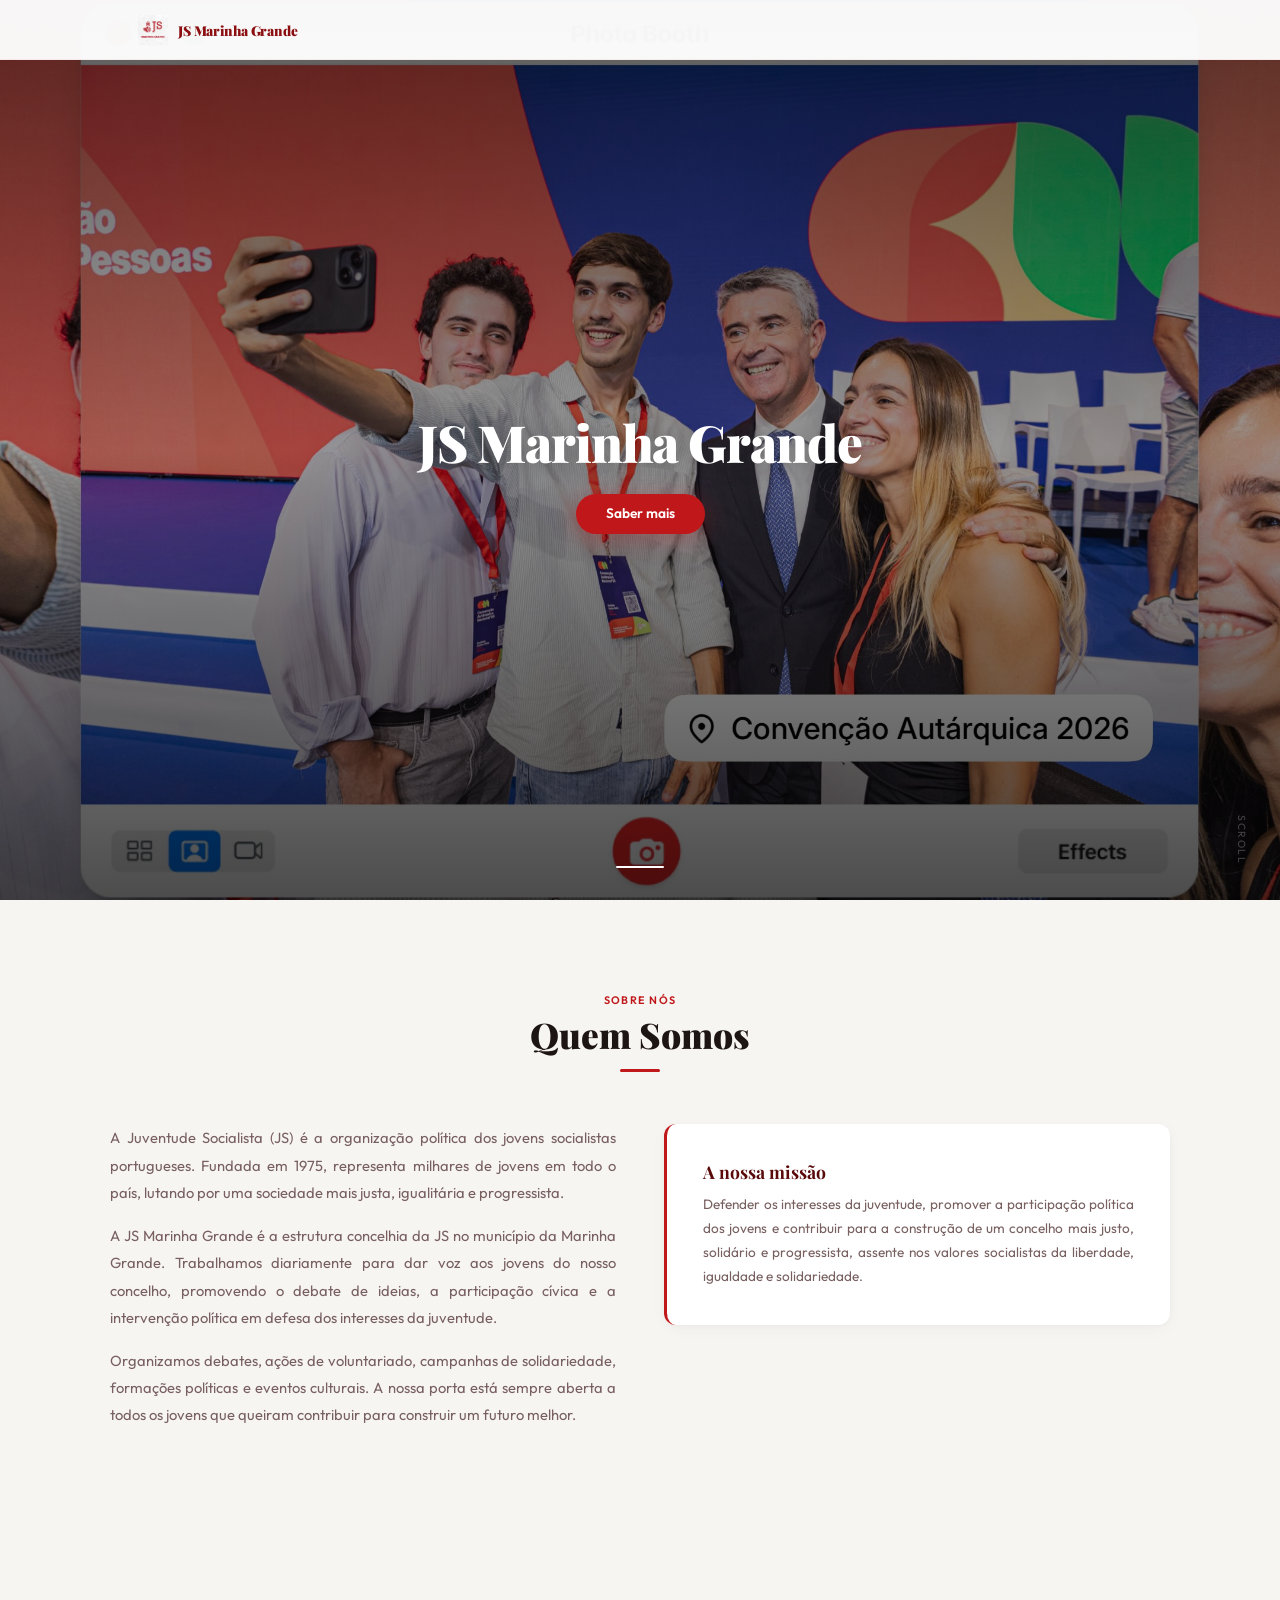
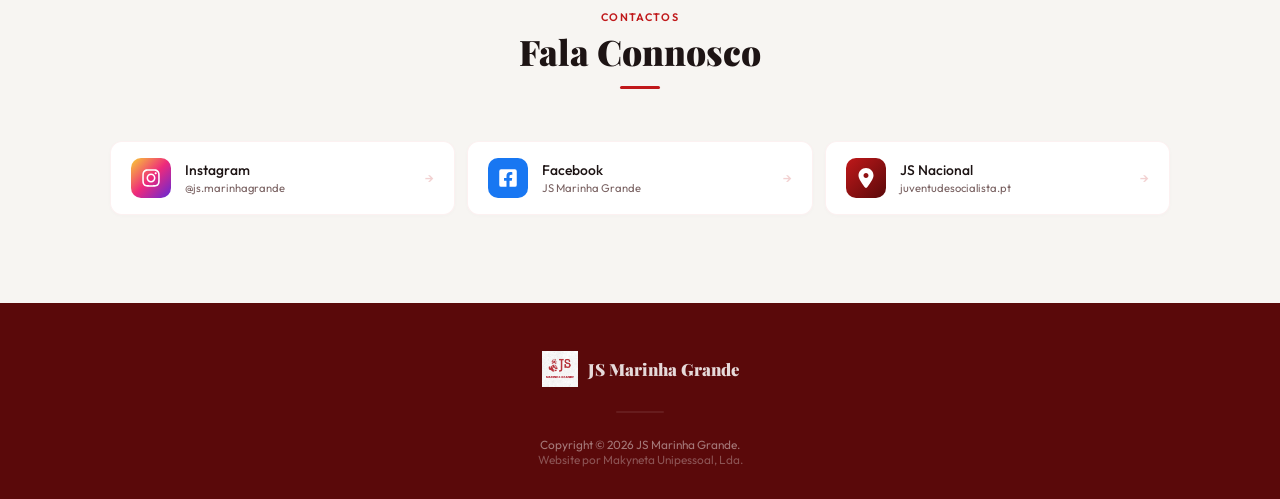
==== commit 4a283fc1: "add a new background image. update header & footer." ====
--- a/index.html
+++ b/index.html
@@ -24,23 +24,23 @@
       <img src="assets/images/ui/profile.jpg" alt="JS" class="nav-logo-img">
       <span class="nav-logo-text">JS Marinha Grande</span>
     </a>
-    <ul class="nav-links" id="navLinks">
+    <!-- <ul class="nav-links" id="navLinks">
       <li><a href="#sobre">Sobre</a></li>
       <li><a href="#contactos">Contactos</a></li>
     </ul>
     <button class="nav-toggle" id="navToggle" aria-label="Menu">
       <span></span><span></span><span></span>
-    </button>
+    </button> -->
   </div>
 </nav>
 
 <section class="hero">
   <div class="hero-bg">
-    <div class="hero-slide active" style="background-image:url(assets/images/gallery/5ec0abcd-fe91-4013-b83f-32f50e967588.jpeg)"></div>
+    <div class="hero-slide active" style="background-image:url(assets/images/gallery/807888291_18120348935312649_2391231386496028688_n.jpg)"></div>
     <div class="hero-overlay"></div>
   </div>
   <div class="hero-inner">
-    <div class="hero-logo"><img src="assets/images/ui/profile.jpg" alt="JS"></div>
+    <!-- <div class="hero-logo"><img src="assets/images/ui/profile.jpg" alt="JS"></div> -->
     <h1 class="hero-title">JS Marinha Grande</h1>
     <a href="#sobre" class="btn btn-primary">Saber mais</a>
   </div>
@@ -56,14 +56,14 @@
       <div class="section-line"></div>
     </div>
     <div class="sobre-grid">
-      <div class="sobre-text">
+      <div class="sobre-text" style="text-align: justify;">
         <p>A Juventude Socialista (JS) é a organização política dos jovens socialistas portugueses. Fundada em 1975, representa milhares de jovens em todo o país, lutando por uma sociedade mais justa, igualitária e progressista.</p>
         <p>A JS Marinha Grande é a estrutura concelhia da JS no município da Marinha Grande. Trabalhamos diariamente para dar voz aos jovens do nosso concelho, promovendo o debate de ideias, a participação cívica e a intervenção política em defesa dos interesses da juventude.</p>
         <p>Organizamos debates, ações de voluntariado, campanhas de solidariedade, formações políticas e eventos culturais. A nossa porta está sempre aberta a todos os jovens que queiram contribuir para construir um futuro melhor.</p>
       </div>
       <div class="sobre-highlight">
         <h3>A nossa missão</h3>
-        <p>Defender os interesses da juventude, promover a participação política dos jovens e contribuir para a construção de um concelho mais justo, solidário e progressista, assente nos valores socialistas da liberdade, igualdade e solidariedade.</p>
+        <p style="text-align: justify;">Defender os interesses da juventude, promover a participação política dos jovens e contribuir para a construção de um concelho mais justo, solidário e progressista, assente nos valores socialistas da liberdade, igualdade e solidariedade.</p>
       </div>
     </div>
   </div>
@@ -153,14 +153,14 @@
       <img src="assets/images/ui/profile.jpg" alt="JS" class="footer-brand-img">
       <span class="footer-brand-text">JS Marinha Grande</span>
     </a>
-    <div class="footer-socials">
+    <!-- <div class="footer-socials">
       <a href="#" aria-label="Instagram"><svg xmlns="http://www.w3.org/2000/svg" viewBox="0 0 448 512"><path d="M224.1 141c-63.6 0-114.9 51.3-114.9 114.9s51.3 114.9 114.9 114.9S339 319.5 339 255.9 287.7 141 224.1 141zm0 189.6c-41.1 0-74.7-33.5-74.7-74.7s33.5-74.7 74.7-74.7 74.7 33.5 74.7 74.7-33.6 74.7-74.7 74.7zm146.4-194.3c0 14.9-12 26.8-26.8 26.8-14.9 0-26.8-12-26.8-26.8s12-26.8 26.8-26.8 26.8 12 26.8 26.8zm76.1 27.2c-1.7-35.9-9.9-67.7-36.2-93.9-26.2-26.2-58-34.4-93.9-36.2-37-2.1-147.9-2.1-184.9 0-35.8 1.7-67.6 9.9-93.9 36.1s-34.4 58-36.2 93.9c-2.1 37-2.1 147.9 0 184.9 1.7 35.9 9.9 67.7 36.2 93.9s58 34.4 93.9 36.2c37 2.1 147.9 2.1 184.9 0 35.9-1.7 67.7-9.9 93.9-36.2 26.2-26.2 34.4-58 36.2-93.9 2.1-37 2.1-147.8 0-184.8zM398.8 388c-7.8 19.6-22.9 34.7-42.6 42.6-29.5 11.7-99.5 9-132.1 9s-102.7 2.6-132.1-9c-19.6-7.8-34.7-22.9-42.6-42.6-11.7-29.5-9-99.5-9-132.1s-2.6-102.7 9-132.1c7.8-19.6 22.9-34.7 42.6-42.6 29.5-11.7 99.5-9 132.1-9s102.7-2.6 132.1 9c19.6 7.8 34.7 22.9 42.6 42.6 11.7 29.5 9 99.5 9 132.1s2.7 102.7-9 132.1z"/></svg></a>
       <a href="#" aria-label="Facebook"><svg xmlns="http://www.w3.org/2000/svg" viewBox="0 0 448 512"><path d="M400 32H48A48 48 0 0 0 0 80v352a48 48 0 0 0 48 48h137.3V327.7h-63V256h63v-54.6c0-62.2 37-96.5 93.7-96.5 27.1 0 55.5 4.8 55.5 4.8v61h-31.3c-30.8 0-40.4 19.1-40.4 38.7V256h68.8l-11 71.7h-57.8V480H400a48 48 0 0 0 48-48V80a48 48 0 0 0-48-48z"/></svg></a>
-    </div>
+    </div> -->
     <div class="footer-line"></div>
-    <p class="footer-copy">&copy; 2026 JS Marinha Grande
+    <p class="footer-copy">Copyright &copy; 2026 JS Marinha Grande.
       <!-- &mdash;--><br>
-       <a href="https://makyneta.github.io" target="_blank">Website desenvolvido por Makyneta Unipessoal, Lda.</a></p>
+       <a href="https://makyneta.github.io" target="_blank">Website por Makyneta Unipessoal, Lda.</a></p>
   </div>
 </footer>
 
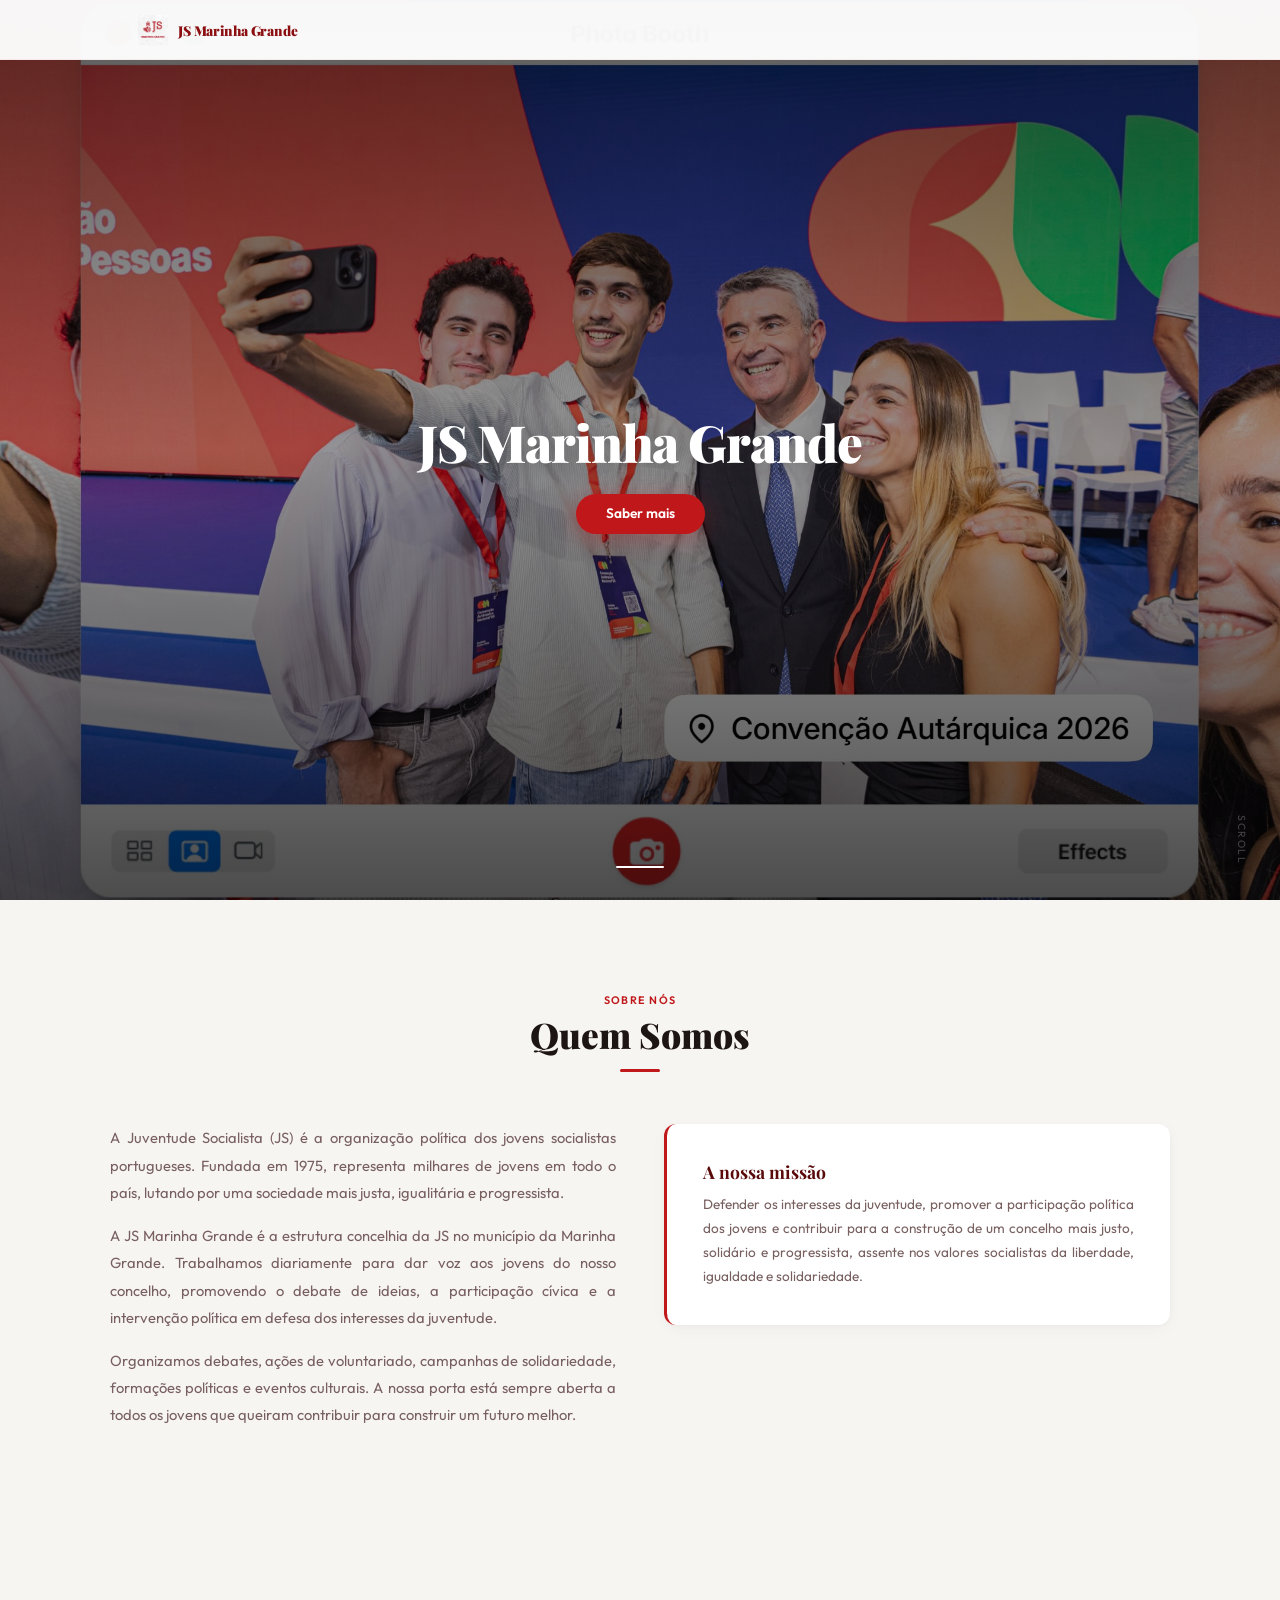
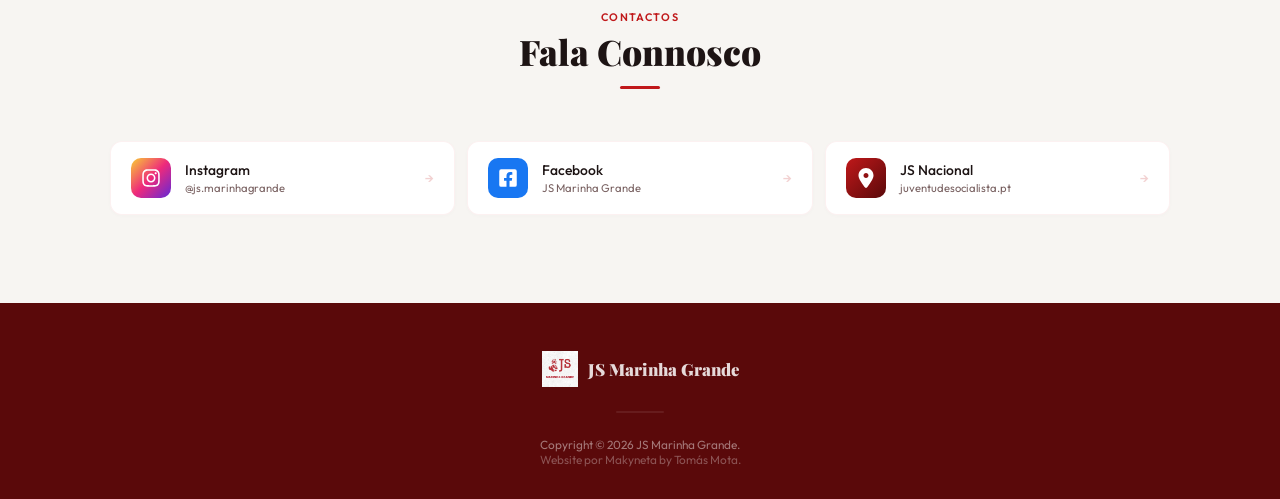
==== commit 492278bf: "Update footer link to new website" ====
--- a/index.html
+++ b/index.html
@@ -160,7 +160,7 @@
     <div class="footer-line"></div>
     <p class="footer-copy">Copyright &copy; 2026 JS Marinha Grande.
       <!-- &mdash;--><br>
-       <a href="https://makyneta.github.io" target="_blank">Website por Makyneta Unipessoal, Lda.</a></p>
+       <a href="https://www.makyneta.dev" target="_blank">Website por Makyneta by Tomás Mota.</a></p>
   </div>
 </footer>
 
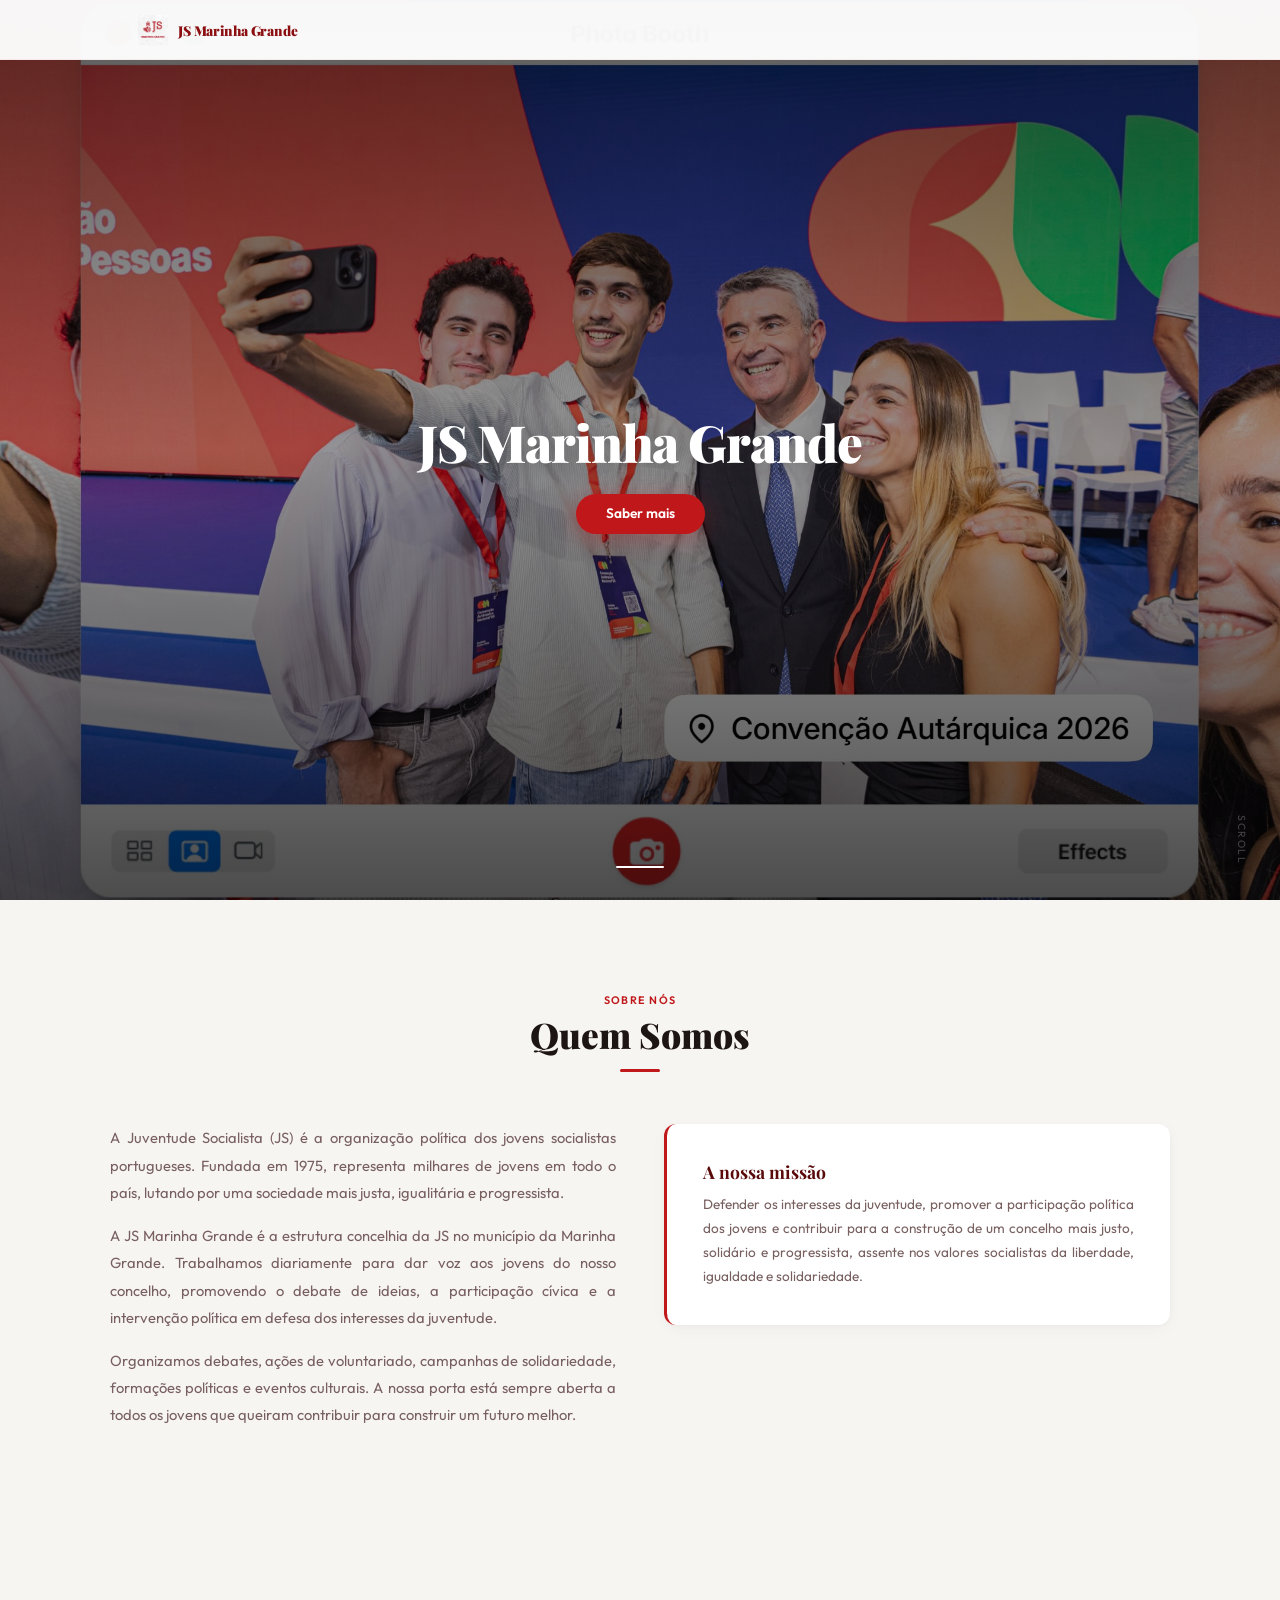
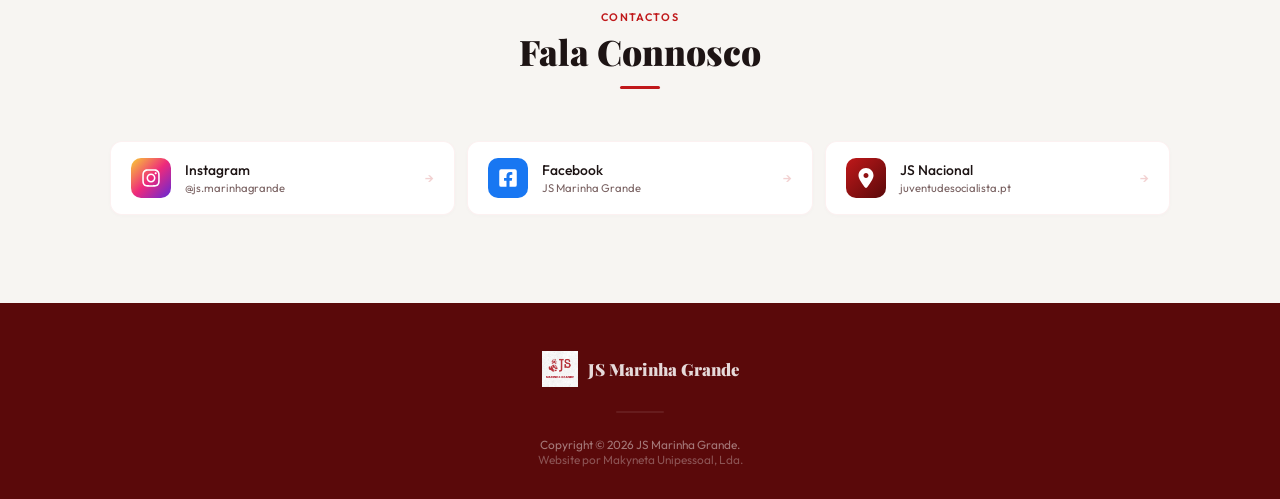
==== commit 7270585a: "Update footer copyright text and link description" ====
--- a/index.html
+++ b/index.html
@@ -160,7 +160,7 @@
     <div class="footer-line"></div>
     <p class="footer-copy">Copyright &copy; 2026 JS Marinha Grande.
       <!-- &mdash;--><br>
-       <a href="https://www.makyneta.dev" target="_blank">Website por Makyneta by Tomás Mota.</a></p>
+       <a href="https://www.makyneta.dev" target="_blank">Website por Makyneta Unipessoal, Lda.</a></p>
   </div>
 </footer>
 
